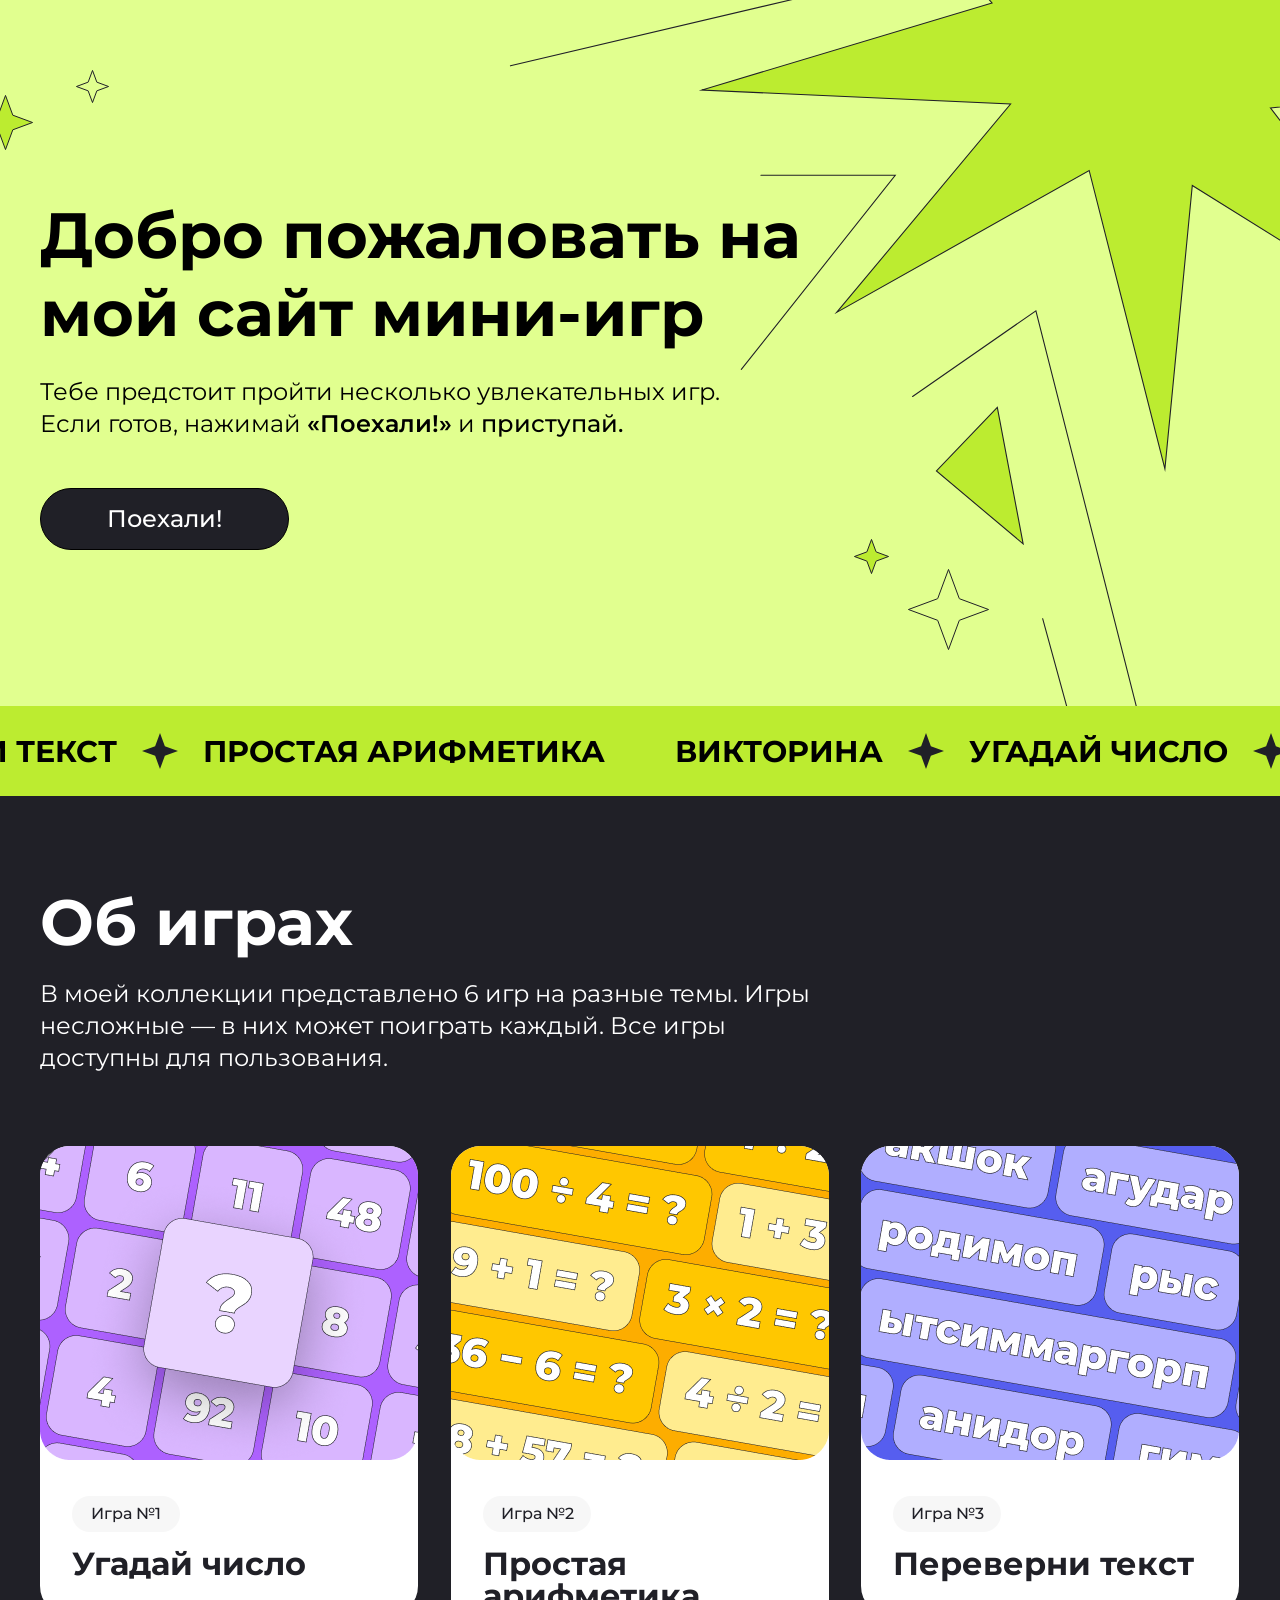
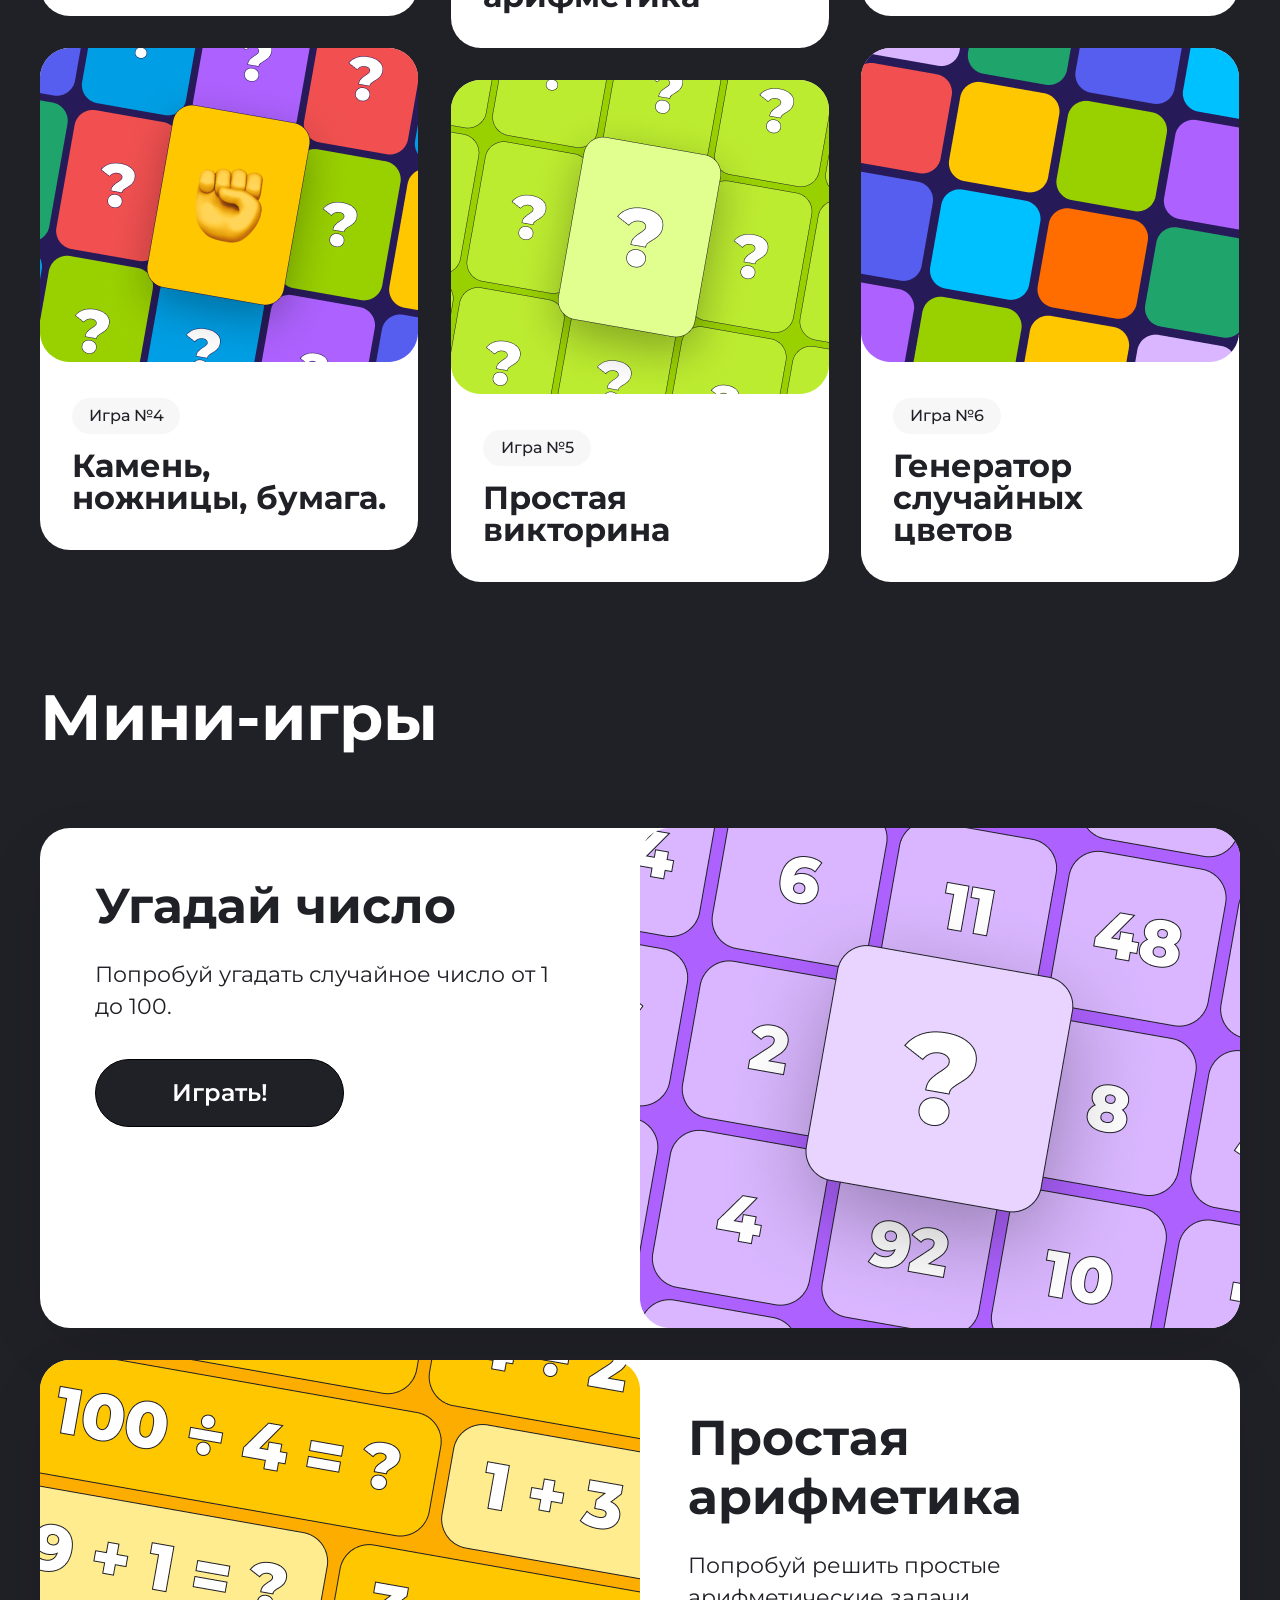
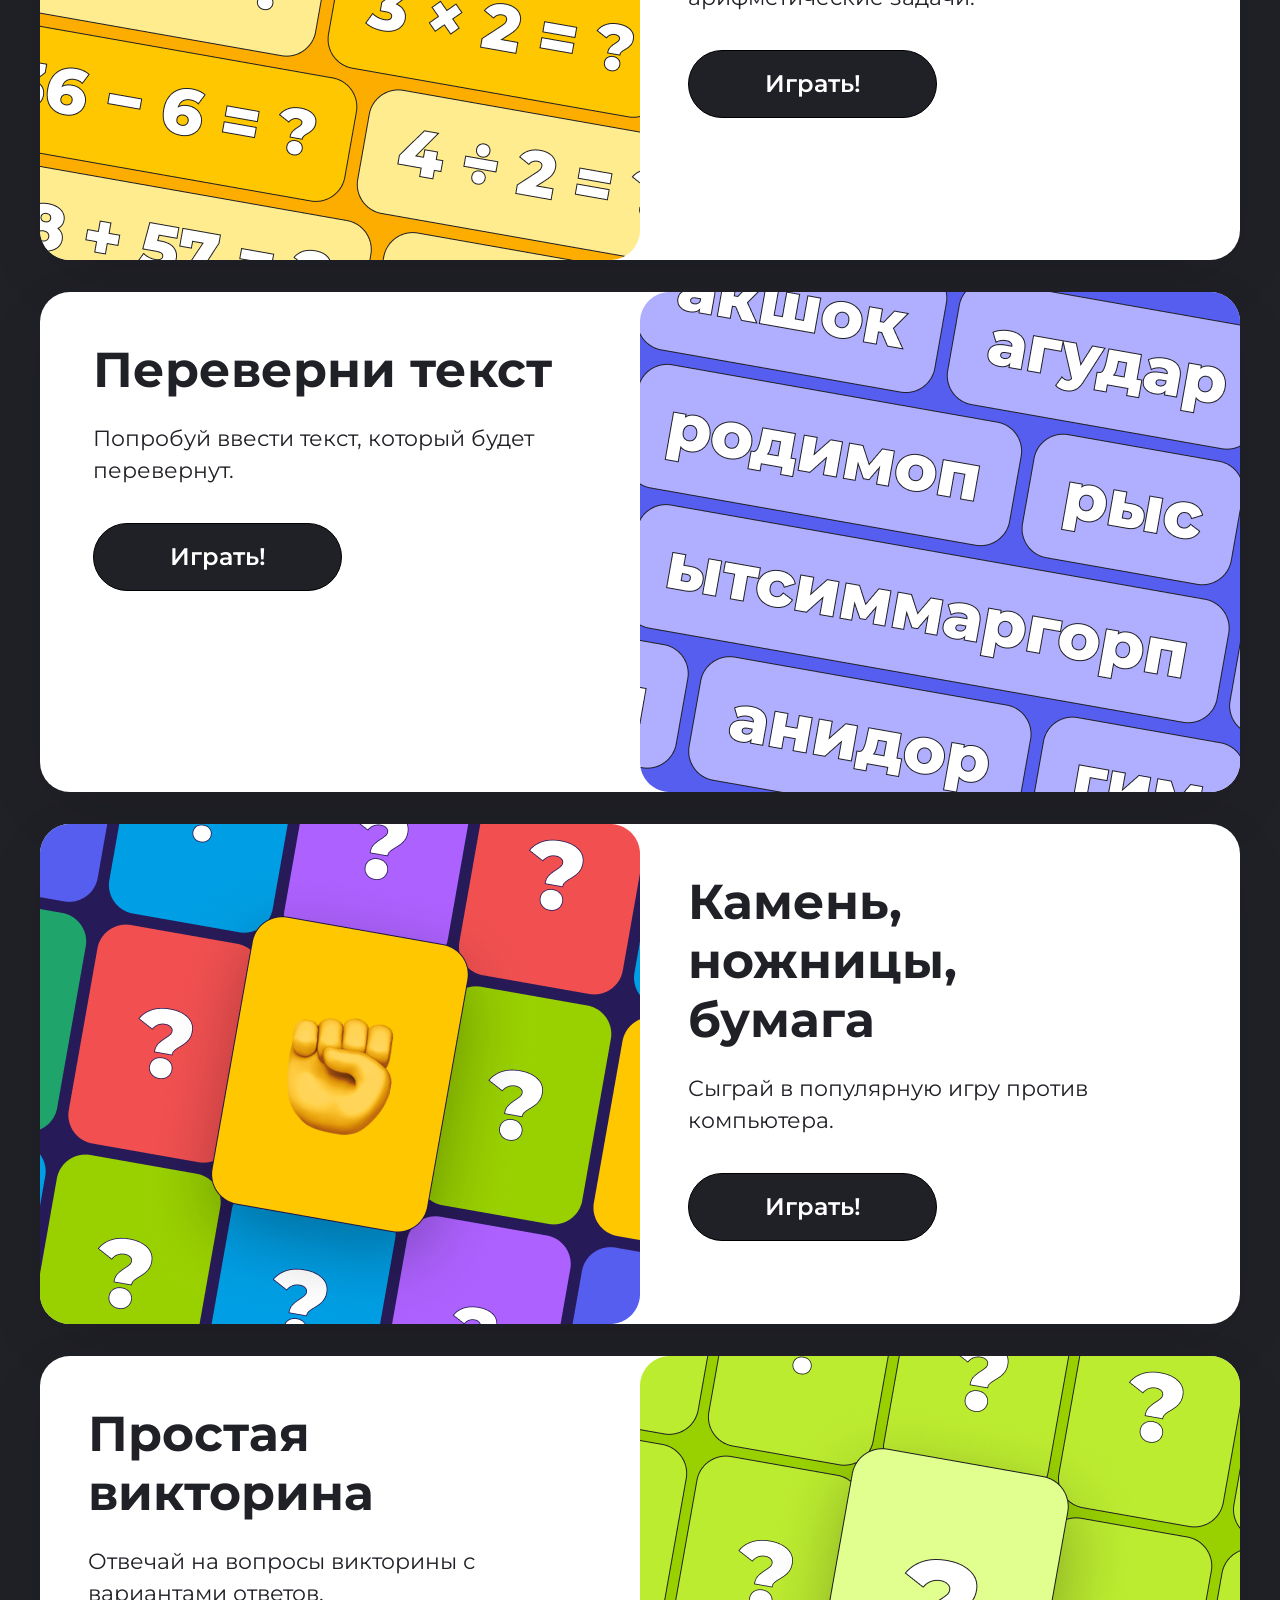
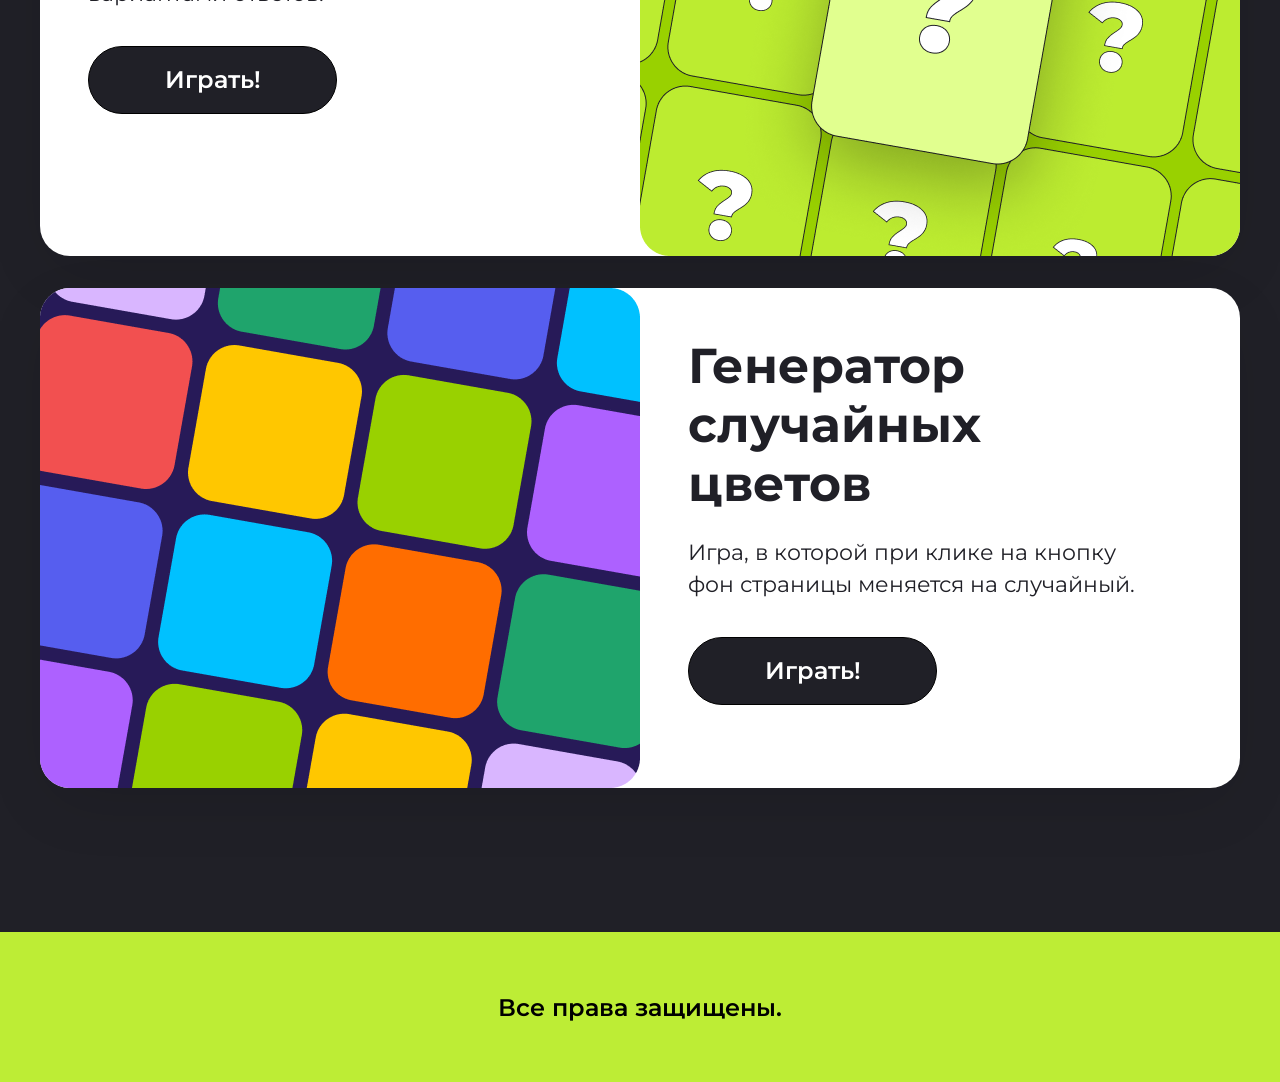
==== index.html @ 176f90bd "Внесение правок + поправки в адаптиве под планшетную версию (Не до конца)" ====
<!DOCTYPE html>
<html lang="en">

<head>
    <meta charset="UTF-8">
    <meta name="viewport" content="width=device-width, initial-scale=1.0">
    <link rel="preconnect" href="https://fonts.googleapis.com">
    <link rel="preconnect" href="https://fonts.gstatic.com" crossorigin>
    <link href="https://fonts.googleapis.com/css2?family=Montserrat:ital,wght@0,100..900;1,100..900&display=swap"
        rel="stylesheet">
    <link rel="stylesheet" href="style.css">
    <title>mini-games</title>
</head>

<body>
    <div class="top center">
        <img class="top__images-group" src="images/Star group.svg" alt="star">
        <div class="top__header">
            <img class="top__images-vector" src="images/Star V.svg" alt="star">
            <img class="top__images-2" src="images/Star 2.svg" alt="star">
            <img class="top__images-3" src="images/Star 3.svg" alt="star">
            <img class="top__images-4" src="images/Star 4.svg" alt="star">
            <img class="top__images-5" src="images/Star 5.svg" alt="star">

            <div class="top__text">
                <h1 class="top__title">Добро пожаловать на мой сайт мини-игр</h1>
                <p class="top__paragraph">Тебе предстоит пройти несколько увлекательных игр. Если готов, нажимай <span
                        class="top__word-1">«Поехали!»</span>
                    и <span class="top__word-2">приступай.</span></p>
            </div>
            <div class="top__href">
                <a href="#top-games" class="top__button">
                    Поехали!
                </a>
            </div>
        </div>
    </div>
    <div class="running-line">
        <div class="running-line__wrapper">
            <div class="running-line__content">
                <p class="running-line__text">ВИКТОРИНА </p>
                <img class="running-line__img" src="images/Little-star.svg" alt="star">
                <p class="running-line__text">УГАДАЙ ЧИСЛО</p>
                <img class="running-line__img" src="images/Little-star.svg" alt="star">
                <p class="running-line__text">ПЕРЕВЕРНИ ТЕКСТ</p>
                <img class="running-line__img" src="images/Little-star.svg" alt="star">
                <p class="running-line__text">Простая арифметика</p>
            </div>
            <div class="running-line__content">
                <p class="running-line__text">ВИКТОРИНА </p>
                <img class="running-line__img" src="images/Little-star.svg" alt="star">
                <p class="running-line__text">УГАДАЙ ЧИСЛО</p>
                <img class="running-line__img" src="images/Little-star.svg" alt="star">
                <p class="running-line__text">ПЕРЕВЕРНИ ТЕКСТ</p>
                <img class="running-line__img" src="images/Little-star.svg" alt="star">
                <p class="running-line__text">Простая арифметика</p>
            </div>
        </div>
    </div>

    <div id="top-games" class="top-games center">
        <div class="top-games__info">
            <h1 class="top-games__title">Об играх</h1>
            <p class="top-games__paragraph">В моей коллекции представлено 6 игр на разные темы. Игры несложные — в них
                может
                поиграть каждый.
                Все игры доступны для пользования.</p>
        </div>
        <div class="top-games__cards">
            <div class="column">
                <div class="top-games__card-1">
                    <a class="top-games__href" href="#mg-1">
                        <img class="top-games__img" src="images/Card-1.png" alt="card">
                        <div class="card-info">
                            <p class="top-games__number">Игра №1</p>
                            <p class="top-games__name">Угадай число</p>
                        </div>
                    </a>
                </div>

                <div class="top-games__card-1">
                    <a class="top-games__href" href="#mg-4">
                        <img class="top-games__img" src="images/Card-4.png" alt="card">
                        <div class="card-info">
                            <p class="top-games__number">Игра №4</p>
                            <p class="top-games__name">Камень, ножницы, бумага.</p>
                        </div>
                    </a>
                </div>
            </div>

            <div class="column">
                <div class="top-games__card-1">
                    <a class="top-games__href" href="#mg-2">
                        <img class="top-games__img" src="images/Card-2.png" alt="card">
                        <div class="card-info">
                            <p class="top-games__number">Игра №2</p>
                            <p class="top-games__name">Простая арифметика</p>
                        </div>
                    </a>
                </div>

                <div class="top-games__card-1">
                    <a class="top-games__href" href="#mg-5">
                        <img class="top-games__img" src="images/Card-5.png" alt="card">
                        <div class="card-info">
                            <p class="top-games__number">Игра №5</p>
                            <p class="top-games__name">Простая викторина</p>
                        </div>
                    </a>
                </div>
            </div>

            <div class="column">
                <div class="top-games__card-1">
                    <a class="top-games__href" href="#mg-3">
                        <img class="top-games__img" src="images/Card-3.png" alt="card">
                        <div class="card-info">
                            <p class="top-games__number">Игра №3</p>
                            <p class="top-games__name">Переверни текст</p>
                        </div>
                    </a>
                </div>

                <div class="top-games__card-1">
                    <a class="top-games__href" href="#mg-6">
                        <img class="top-games__img" src="images/Card-6.png" alt="card">
                        <div class="card-info">
                            <p class="top-games__number">Игра №6</p>
                            <p class="top-games__name">Генератор случайных цветов</p>
                        </div>
                    </a>
                </div>
            </div>
        </div>
    </div>

    <div id="mini-games" class="mini-games center">
        <div class="mini-games__main">
            <div class="mini-games__info">
                <h1 class="mini-games__title">
                    Мини-игры
                </h1>
            </div>
            <div class="mini-games__cards-main">
                <div id="mg-1" class="mini-games__card mini-games__card-rev">
                    <a href="" class="mini-games__href">
                        <img class="mini-games__img" src="images/mg-card1.png" alt="card">
                        <div class="mini-games__card-info">
                            <h2 class="mini-games__card-title">Угадай число</h2>
                            <p class="mini-games__card-text">Попробуй угадать случайное число от 1 до 100.</p>
                            <div class="mini-games__card-button">
                                <a class="mini-games__card-href" href="guessNum.html">
                                    Играть!
                                </a>
                            </div>
                        </div>
                    </a>
                </div>

                <div class="mini-games__card">
                    <a href="" class="mini-games__href">
                        <img class="mini-games__img" src="images/mg-card2.png" alt="card">
                        <div id="mg-2" class="mini-games__card-info">
                            <h3 class="mini-games__card-title">Простая арифметика</h3>
                            <p class="mini-games__card-text">Попробуй решить простые арифметические задачи.</p>
                            <div class="mini-games__card-button">
                                <a class="mini-games__card-href" href="#">
                                    Играть!
                                </a>
                            </div>
                        </div>
                    </a>
                </div>

                <div class="mini-games__card mini-games__card-rev">
                    <a href="" class="mini-games__href">
                        <img class="mini-games__img" src="images/mg-card3.png" alt="card">
                        <div id="mg-3" class="mini-games__card-info">
                            <h2 class="mini-games__card-title">Переверни текст</h2>
                            <p class="mini-games__card-text">Попробуй ввести текст, который будет перевернут.</p>
                            <div class="mini-games__card-button">
                                <a class="mini-games__card-href" href="#">
                                    Играть!
                                </a>
                            </div>
                        </div>
                    </a>
                </div>

                <div class="mini-games__card">
                    <a href="" class="mini-games__href">
                        <img class="mini-games__img" src="images/mg-card4.png" alt="card">
                        <div id="mg-4" class="mini-games__card-info">
                            <h2 class="mini-games__card-title">Камень, ножницы, бумага</h2>
                            <p class="mini-games__card-text">Сыграй в популярную игру против компьютера.</p>
                            <div class="mini-games__card-button">
                                <a class="mini-games__card-href" href="#">
                                    Играть!
                                </a>
                            </div>
                        </div>
                    </a>
                </div>

                <div class="mini-games__card mini-games__card-rev">
                    <a href="" class="mini-games__href">
                        <img class="mini-games__img" src="images/mg-card5.png" alt="card">
                        <div id="mg-5" class="mini-games__card-info">
                            <h2 class="mini-games__card-title">Простая викторина</h2>
                            <p class="mini-games__card-text">Отвечай на вопросы викторины с вариантами ответов.</p>
                            <div class="mini-games__card-button">
                                <a class="mini-games__card-href" href="#">
                                    Играть!
                                </a>
                            </div>
                        </div>
                    </a>
                </div>

                <div class="mini-games__card">
                    <a href="" class="mini-games__href">
                        <img class="mini-games__img" src="images/mg-card6.png" alt="card">
                        <div id="mg-6" class="mini-games__card-info">
                            <h2 class="mini-games__card-title">Генератор случайных цветов</h2>
                            <p class="mini-games__card-text">Игра, в которой при клике на кнопку фон страницы меняется
                                на
                                случайный.</p>
                            <div class="mini-games__card-button">
                                <a class="mini-games__card-href" href="#">
                                    Играть!
                                </a>
                            </div>
                        </div>
                    </a>
                </div>
            </div>
        </div>
    </div>
    <footer class="footer">
        <p class="footer__par">Все права защищены.</p>
    </footer>
    <script src="hw-4.js"></script>
</body>

</html>
---- style.css ----
* {
  margin: 0;
  padding: 0;
}

html {
  scroll-behavior: smooth;
}

.center {
  padding-left: calc(50% - 600px);
  padding-right: calc(50% - 600px);
}

body {
  font-family: "montserrat", sans-serif;
}

.top {
  background-color: #E1FF8F;
  position: relative;
  overflow: hidden;
}
.top__header {
  padding-top: 196px;
  padding-bottom: 156px;
  position: relative;
}
.top__text {
  width: 769px;
}
.top__title {
  width: 765px;
  font-weight: 700;
  font-style: bold;
  font-size: 64px;
  letter-spacing: 0px;
}
.top__paragraph {
  width: 720px;
  margin-top: 24px;
  margin-bottom: 48px;
  font-weight: 400;
  font-style: Regular;
  font-size: 24px;
  line-height: 32px;
  letter-spacing: 0px;
}
.top__word-1 {
  font-weight: 600;
  font-style: semiBold;
  font-size: 24px;
  line-height: 32px;
  letter-spacing: 0px;
}
.top__word-2 {
  font-weight: 500;
  font-style: Regular;
  font-size: 24px;
  letter-spacing: 0px;
}
.top__button {
  display: flex;
  align-items: center;
  justify-content: center;
  width: 247px;
  height: 60px;
  font-family: "Montserrat", sans-serif;
  color: #FFFFFF;
  font-weight: 500;
  font-style: SemiBold;
  font-size: 24px;
  line-height: 142%;
  letter-spacing: 0px;
  background-color: #202027;
  border-radius: 60px;
  border: 1px solid #000;
  text-decoration: none;
}
.top__button:hover {
  background-color: #FFFFFF;
  color: #202027;
}
.top__images-2 {
  position: absolute;
  left: -63px;
  top: 94px;
}
.top__images-3 {
  position: absolute;
  left: 35px;
  top: 69px;
}
.top__images-4 {
  position: absolute;
  right: 250px;
  top: 568px;
}
.top__images-5 {
  position: absolute;
  right: 350px;
  top: 538px;
}
.top__images-vector {
  position: absolute;
  display: none;
}
.top__images-group {
  position: absolute;
  top: -100px;
  right: -200px;
  width: 145vh;
  height: 865px;
  z-index: 0;
}
@keyframes scroll-left {
  0% {
    transform: translateX(90%);
  }
  100% {
    transform: translateX(-90%);
  }
}

.running-line {
  overflow: hidden;
  position: relative;
  background-color: #BCEC30;
  height: 90px;
  display: flex;
  justify-content: center;
  gap: 30px;
  border: 1px;
}
.running-line__wrapper {
  gap: 70px;
  display: flex;
  animation: scroll-left 10s linear infinite;
}
.running-line__text {
  font-family: "Montserrat", sans-serif;
  font-weight: 700;
  font-style: bold;
  font-size: 30px;
  line-height: 110%;
  text-transform: uppercase;
}
.running-line__content {
  display: flex;
  gap: 25px;
  align-items: center;
  white-space: nowrap;
}

.top-games {
  background-color: #202027;
}
.top-games__href {
  text-decoration: none;
  color: #202027;
}
.top-games__info {
  padding-top: 94px;
  width: -moz-max-content;
  width: max-content;
}
.top-games__title {
  color: white;
  font-weight: 700;
  font-style: bold;
  font-size: 64px;
  line-height: 100%;
  letter-spacing: 0px;
}
.top-games__paragraph {
  padding-top: 24px;
  color: white;
  width: 788px;
  font-weight: 400;
  font-style: Regular;
  font-size: 24px;
  line-height: 32px;
  letter-spacing: 0px;
  vertical-align: middle;
}
.top-games__cards {
  display: grid;
  grid-template-columns: repeat(3, 1fr);
  padding-top: 72px;
  gap: 32px;
  padding-bottom: 96px;
}
.top-games .column {
  display: flex;
  flex-direction: column;
  gap: 32px;
}
.top-games__card-1 {
  border-radius: 30px;
  max-width: 378px;
  height: auto;
  background-color: #FFFFFF;
  transition: transform 0.3s ease;
  will-change: transform;
  z-index: 0;
}
.top-games__card-1:hover {
  transform: scale(1.05);
  z-index: 2;
}
.top-games__number {
  display: flex;
  font-weight: 500;
  font-style: medium;
  font-size: 16px;
  line-height: 110%;
  letter-spacing: 0px;
  vertical-align: bottom;
  background-color: #f7f7f7;
  border-radius: 53px;
  width: 108px;
  height: 36px;
  justify-content: center;
  align-items: center;
}
.top-games__name {
  padding-top: 16px;
  font-weight: 700;
  font-style: bold;
  font-size: 32px;
  line-height: 100%;
  letter-spacing: 0px;
  vertical-align: middle;
}
.top-games .card-info {
  padding: 32px;
  gap: 16px;
  padding-bottom: 36px;
}

.mini-games {
  background-color: #202027;
  color: white;
  padding-bottom: 112px;
}
.mini-games__card {
  display: flex;
  flex-direction: row;
  background-color: white;
  margin-bottom: 32px;
  border-radius: 30px;
  box-shadow: 0px 20px 67px -12px rgba(0, 0, 0, 0.1294117647);
  height: 500px;
}
.mini-games__card-rev {
  display: flex;
  flex-direction: row-reverse;
  background-color: white;
  margin-bottom: 32px;
  border-radius: 30px;
  box-shadow: 0px 20px 67px -12px rgba(0, 0, 0, 0.1294117647);
  height: 500px;
}
.mini-games__title {
  font-size: 64px;
  font-weight: 700;
  font-style: bold;
  letter-spacing: 0px;
  margin-bottom: 72px;
}
.mini-games__href {
  text-decoration: none;
}
.mini-games__card-href:hover {
  background-color: white;
  color: #000;
}
.mini-games__img {
  width: 600px;
  max-height: 500px;
  height: 100%;
}
.mini-games__card-info {
  display: flex;
  flex-direction: column;
  max-width: 505px;
  padding-top: 48px;
  padding-left: 48px;
  padding-right: 88px;
  gap: 36px;
}
.mini-games__card-title {
  font-weight: 700;
  font-style: bold;
  font-size: 49px;
  letter-spacing: 0;
  color: #202027;
}
.mini-games__card-text {
  padding-top: 24px;
  max-width: 457px;
  width: 100%;
  font-weight: 400;
  font-size: 22px;
  line-height: 32px;
  letter-spacing: 0px;
  color: #202027;
}
.mini-games__card-href {
  display: flex;
  justify-content: center;
  align-items: center;
  width: 247px;
  height: 66px;
  border-radius: 60px;
  color: white;
  background-color: #202027;
  border-radius: 60px;
  border: 1px solid #000;
  text-decoration: none;
  font-weight: 600;
  font-style: SemiBold;
  font-size: 24px;
  line-height: 142%;
  letter-spacing: 0%;
}

.footer {
  display: flex;
  background-color: #BDED35;
  height: 150px;
  align-items: center;
  justify-content: center;
}
.footer__par {
  font-weight: 600;
  font-size: 24px;
  letter-spacing: 0%;
}

@media (min-width: 768px) and (max-width: 1024px) {
  .center {
    padding-left: 16px;
    padding-right: 16px;
  }
  .column {
    max-width: 378px;
    width: 100%;
  }
  .top-games__cards {
    display: grid;
    grid-template-columns: repeat(2, 3fr);
  }
  .top-games__card-1 {
    max-width: 378px;
  }
  .mini-games__cards-main {
    gap: 20px;
  }
  .mini-games__card {
    max-height: 510px;
    align-items: center;
  }
  .mini-games__img {
    max-width: 500px;
    height: 510px;
    width: 100%;
  }
  .mini-games__card-info {
    width: 300px;
    display: flex;
    text-align: center;
    justify-content: center;
  }
  .mini-games__card-text {
    max-width: 600px;
    width: 100%;
  }
  .mini-games__card-button {
    display: flex;
    align-items: center;
    flex-direction: column;
  }
  .mini-games__href {
    display: flex;
    flex-direction: column;
    justify-content: center;
    align-items: center;
  }
}
@media (max-width: 767px) {
  .center {
    padding-left: 16px;
    padding-right: 16px;
  }
  .top__header {
    text-align: center;
    display: flex;
    align-items: center;
    flex-direction: column;
  }
  .top__text {
    max-width: 296px;
    width: 100%;
  }
  .top__title {
    max-width: 296px;
    width: 100%;
    font-weight: 700;
    font-style: bold;
    font-size: 40px;
    letter-spacing: 0px;
    text-align: center;
  }
  .top__paragraph {
    max-width: 296px;
    width: 100%;
    font-weight: 400;
    font-size: 16px;
    letter-spacing: 0px;
    vertical-align: middle;
    text-align: center;
  }
  .top__word-1 {
    font-size: 16px;
  }
  .top__word-2 {
    font-size: 16px;
  }
  .top__button {
    text-align: center;
  }
  .top__href {
    display: flex;
    justify-content: center;
  }
  .top__images-group {
    display: none;
  }
  .top__images-vector {
    display: flex;
    right: -20px;
    top: 0px;
  }
  .top__images-5 {
    left: 273px;
    top: 680px;
    width: 18px;
    height: 18px;
  }
  .top__images-4 {
    left: 304px;
    top: 700px;
    width: 39px;
    height: 41px;
  }
  .top__images-3 {
    left: 92px;
    width: 21px;
    height: 21px;
  }
  .top__images-2 {
    left: 38px;
    width: 35px;
    height: 35px;
  }
  .running-line {
    height: 55px;
  }
  .running-line__img {
    width: 19px;
    height: 19px;
  }
  .running-line__text {
    font-weight: 700;
    font-size: 16px;
    letter-spacing: 4%;
  }
  .top-games {
    display: none;
  }
  .top-games__info {
    max-width: 767px;
    width: 100%;
  }
  .top-games__paragraph {
    max-width: 767px;
    width: 100%;
  }
  .top-games__cards {
    display: flex;
    flex-direction: column;
  }
  .top-games__card-1 {
    max-width: 378px;
    width: 100%;
  }
  .top-games__img {
    max-width: 378px;
    width: 100%;
  }
  .mini-games {
    padding-bottom: 5px;
  }
  .mini-games__cards-main {
    grid-template-columns: 1fr;
  }
  .mini-games__title {
    margin: 0px;
    padding-bottom: 48px;
  }
  .mini-games__title {
    padding-top: 48px;
    font-size: 40px;
    font-weight: 700;
    font-style: bold;
    letter-spacing: 0px;
  }
  .mini-games__card-rev {
    display: flex;
    flex-direction: column;
    max-height: 606px;
    height: 100%;
  }
  .mini-games__card {
    display: flex;
    flex-direction: column;
    max-height: 606px;
    height: 100%;
  }
  .mini-games__img {
    max-width: 100%;
    width: 100%;
    height: 284px;
  }
  .mini-games__card-info {
    padding: 0px;
    margin: 0px;
    margin-left: 40px;
    margin-right: 40px;
    margin-top: 32px;
    margin-bottom: 32px;
    text-align: center;
    display: flex;
    flex-direction: column;
    align-items: center;
  }
  .mini-games__card-title {
    font-size: 32px;
    font-weight: 700;
    line-height: 100%;
    letter-spacing: 0px;
  }
  .mini-games__card-text {
    font-weight: 400;
    font-size: 16px;
    line-height: 100%;
    letter-spacing: 0px;
    vertical-align: middle;
  }
  .mini-games__card-href {
    height: 45px;
    font-weight: 600;
    font-size: 16px;
    letter-spacing: 0%;
  }
  .footer {
    height: 100px;
  }
  .footer__par {
    font-weight: 600;
    font-size: 16px;
  }
}/*# sourceMappingURL=style.css.map */
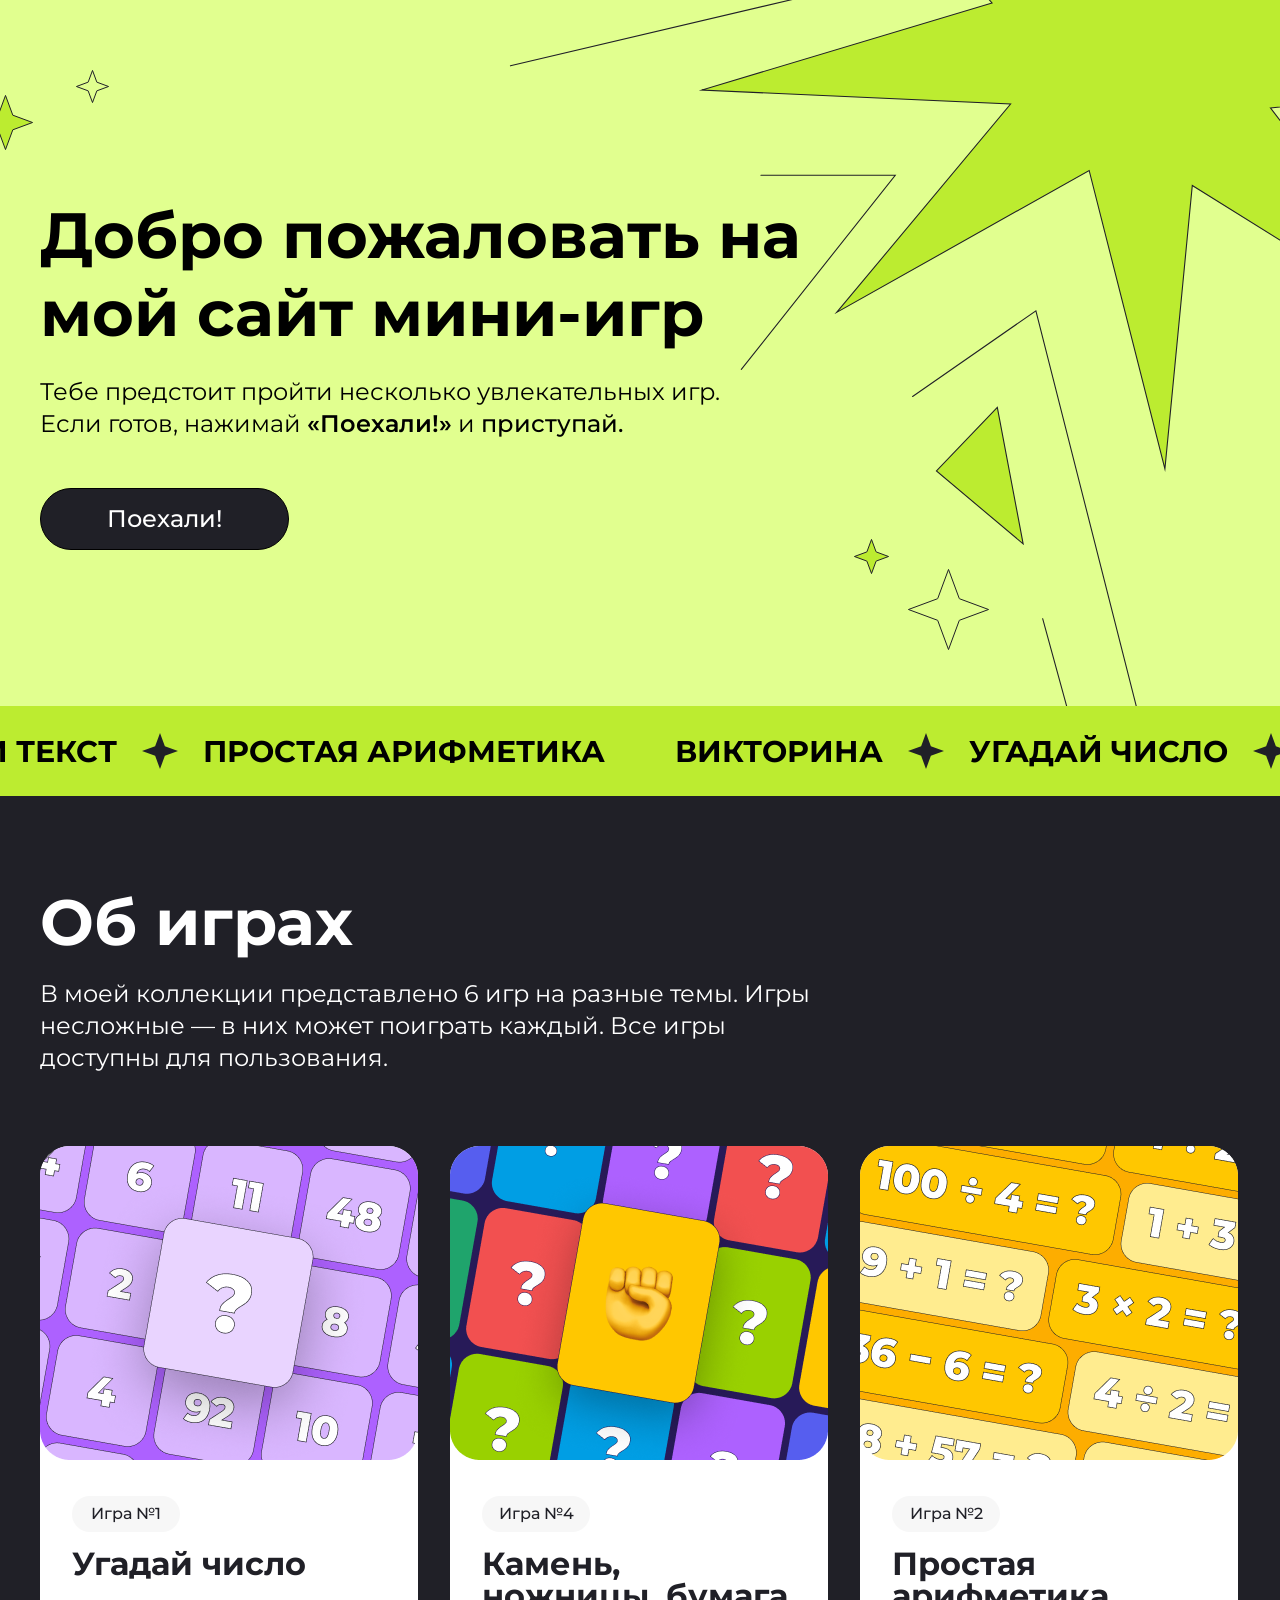
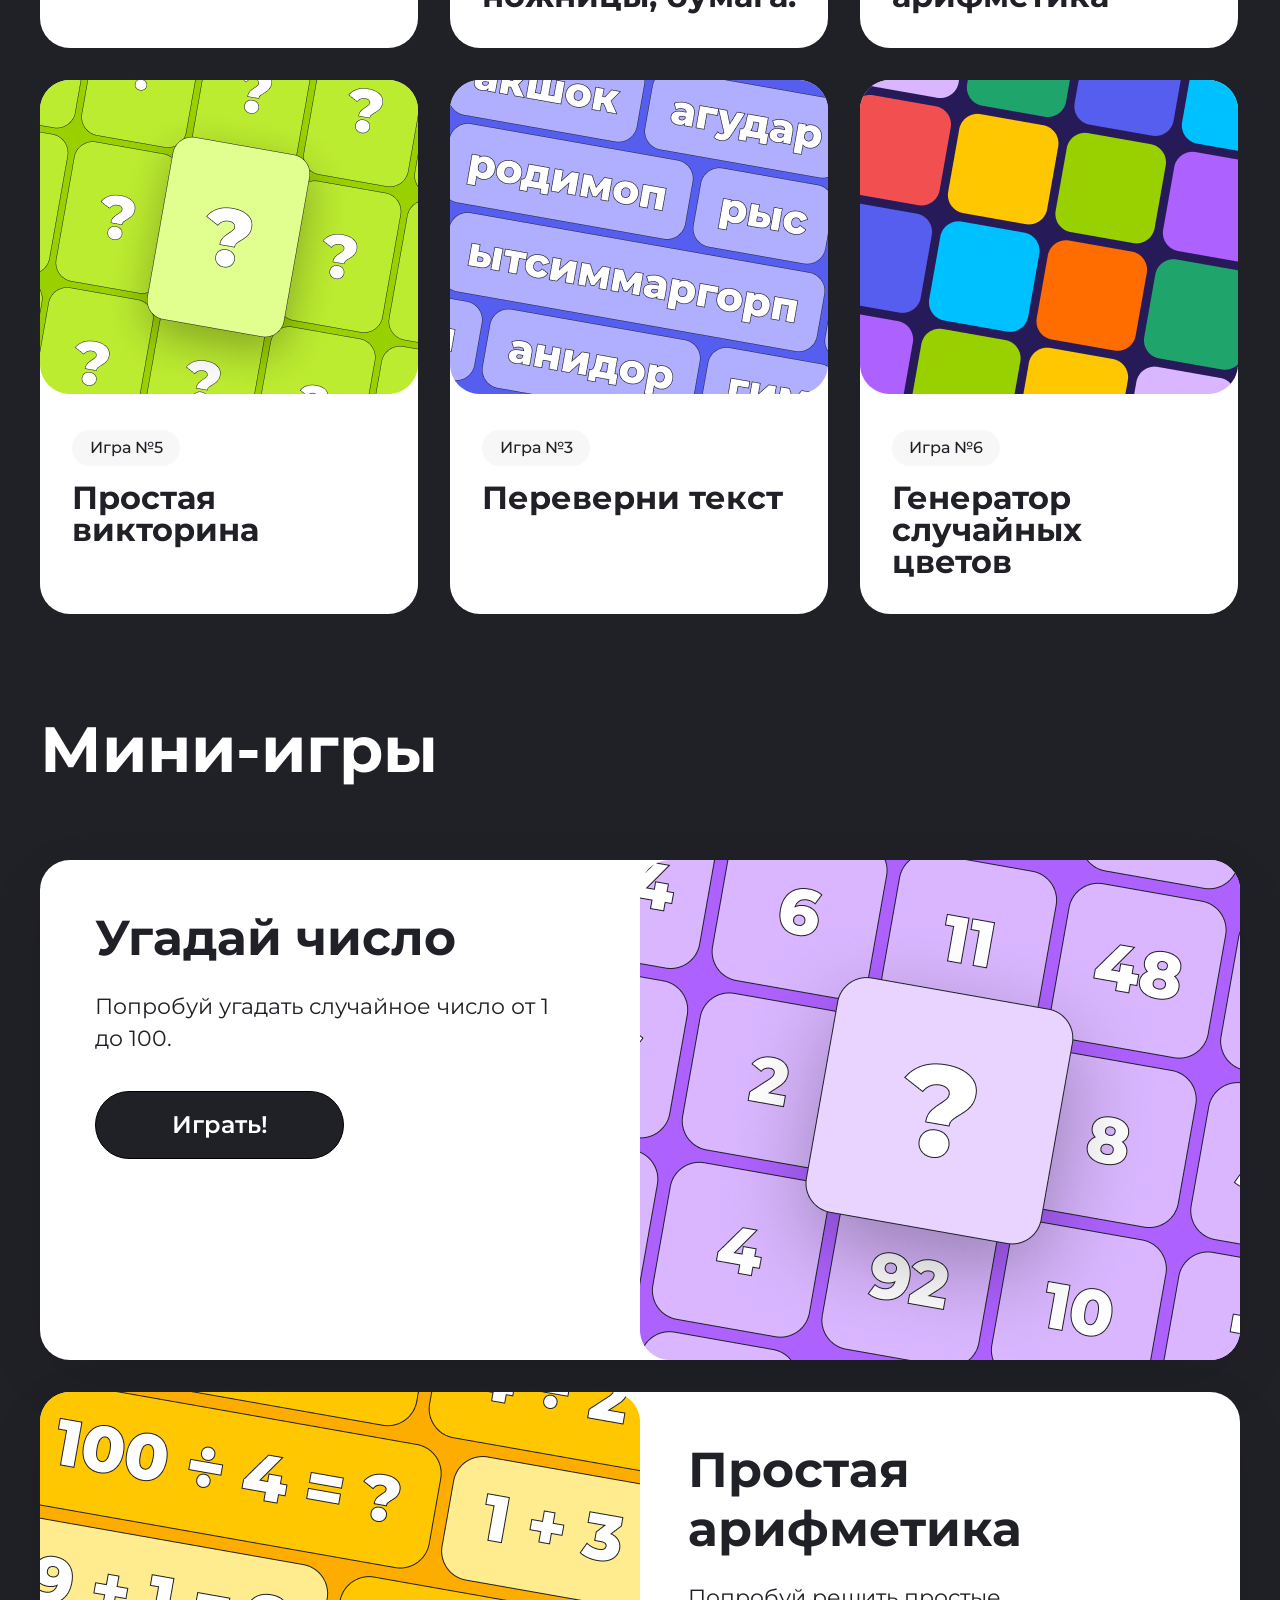
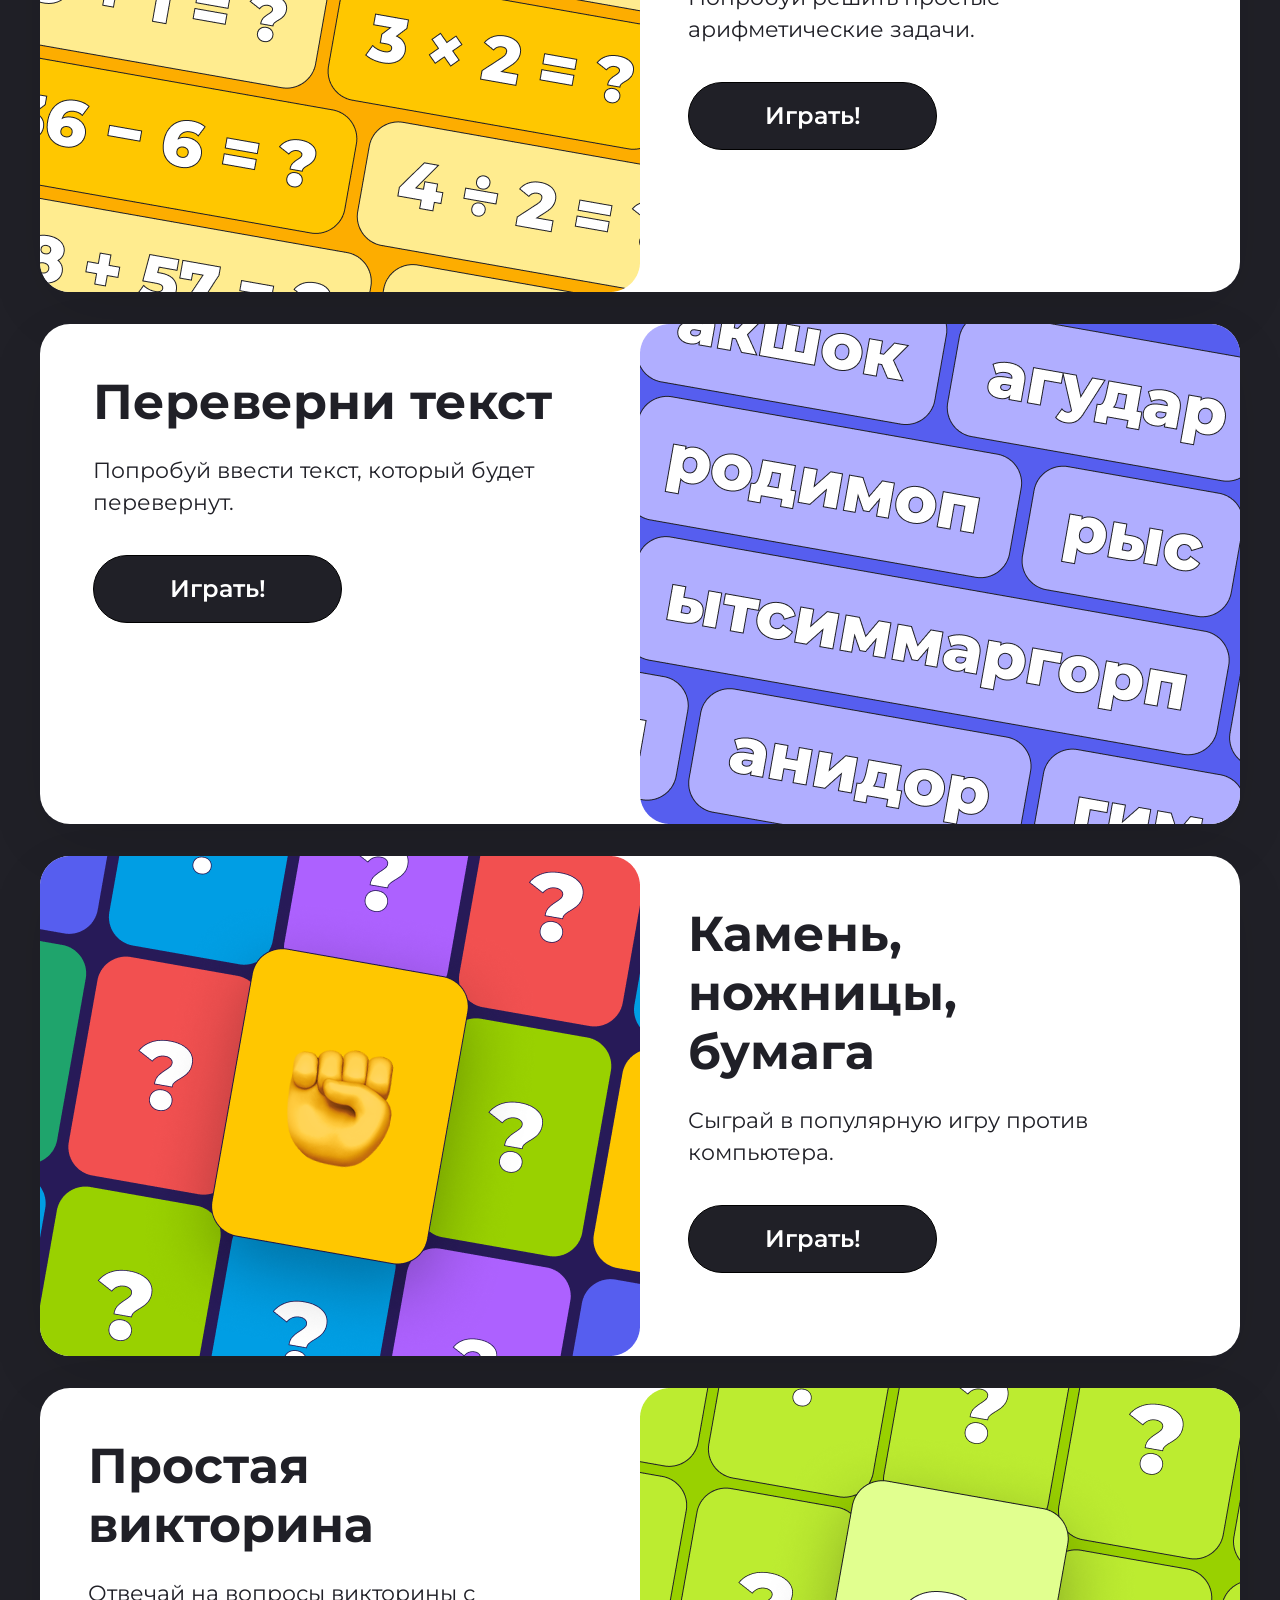
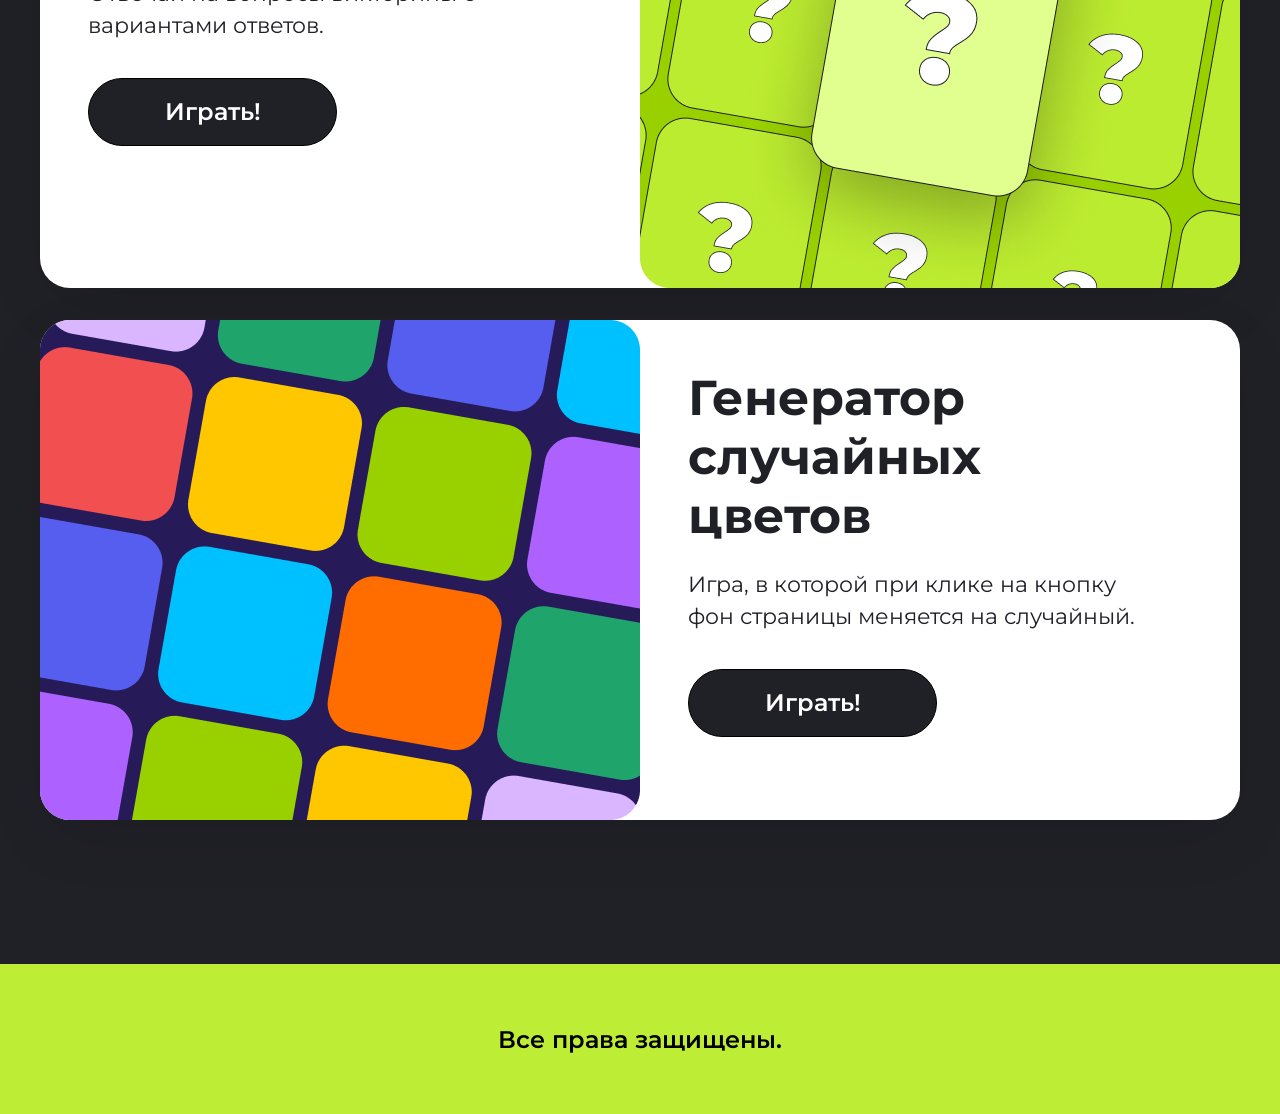
==== commit ef1d3c0d: "Pravki" ====
--- a/index.html
+++ b/index.html
@@ -68,7 +68,7 @@
                 Все игры доступны для пользования.</p>
         </div>
         <div class="top-games__cards">
-            <div class="column">
+            
                 <div class="top-games__card-1">
                     <a class="top-games__href" href="#mg-1">
                         <img class="top-games__img" src="images/Card-1.png" alt="card">
@@ -88,9 +88,9 @@
                         </div>
                     </a>
                 </div>
-            </div>
-
-            <div class="column">
+            
+
+            
                 <div class="top-games__card-1">
                     <a class="top-games__href" href="#mg-2">
                         <img class="top-games__img" src="images/Card-2.png" alt="card">
@@ -110,9 +110,9 @@
                         </div>
                     </a>
                 </div>
-            </div>
-
-            <div class="column">
+            
+
+            
                 <div class="top-games__card-1">
                     <a class="top-games__href" href="#mg-3">
                         <img class="top-games__img" src="images/Card-3.png" alt="card">
@@ -132,7 +132,7 @@
                         </div>
                     </a>
                 </div>
-            </div>
+            
         </div>
     </div>
 
--- a/style.css
+++ b/style.css
@@ -184,8 +184,8 @@
   vertical-align: middle;
 }
 .top-games__cards {
-  display: grid;
-  grid-template-columns: repeat(3, 1fr);
+  display: flex;
+  flex-wrap: wrap;
   padding-top: 72px;
   gap: 32px;
   padding-bottom: 96px;
@@ -348,8 +348,8 @@
     width: 100%;
   }
   .top-games__cards {
-    display: grid;
-    grid-template-columns: repeat(2, 3fr);
+    display: flex;
+    justify-content: center;
   }
   .top-games__card-1 {
     max-width: 378px;
@@ -362,9 +362,11 @@
     align-items: center;
   }
   .mini-games__img {
-    max-width: 500px;
     height: 510px;
     width: 100%;
+    -o-object-fit: cover;
+       object-fit: cover;
+    border-radius: 20px;
   }
   .mini-games__card-info {
     width: 300px;
@@ -529,9 +531,10 @@
     height: 100%;
   }
   .mini-games__img {
-    max-width: 100%;
     width: 100%;
     height: 284px;
+    -o-object-fit: cover;
+       object-fit: cover;
   }
   .mini-games__card-info {
     padding: 0px;
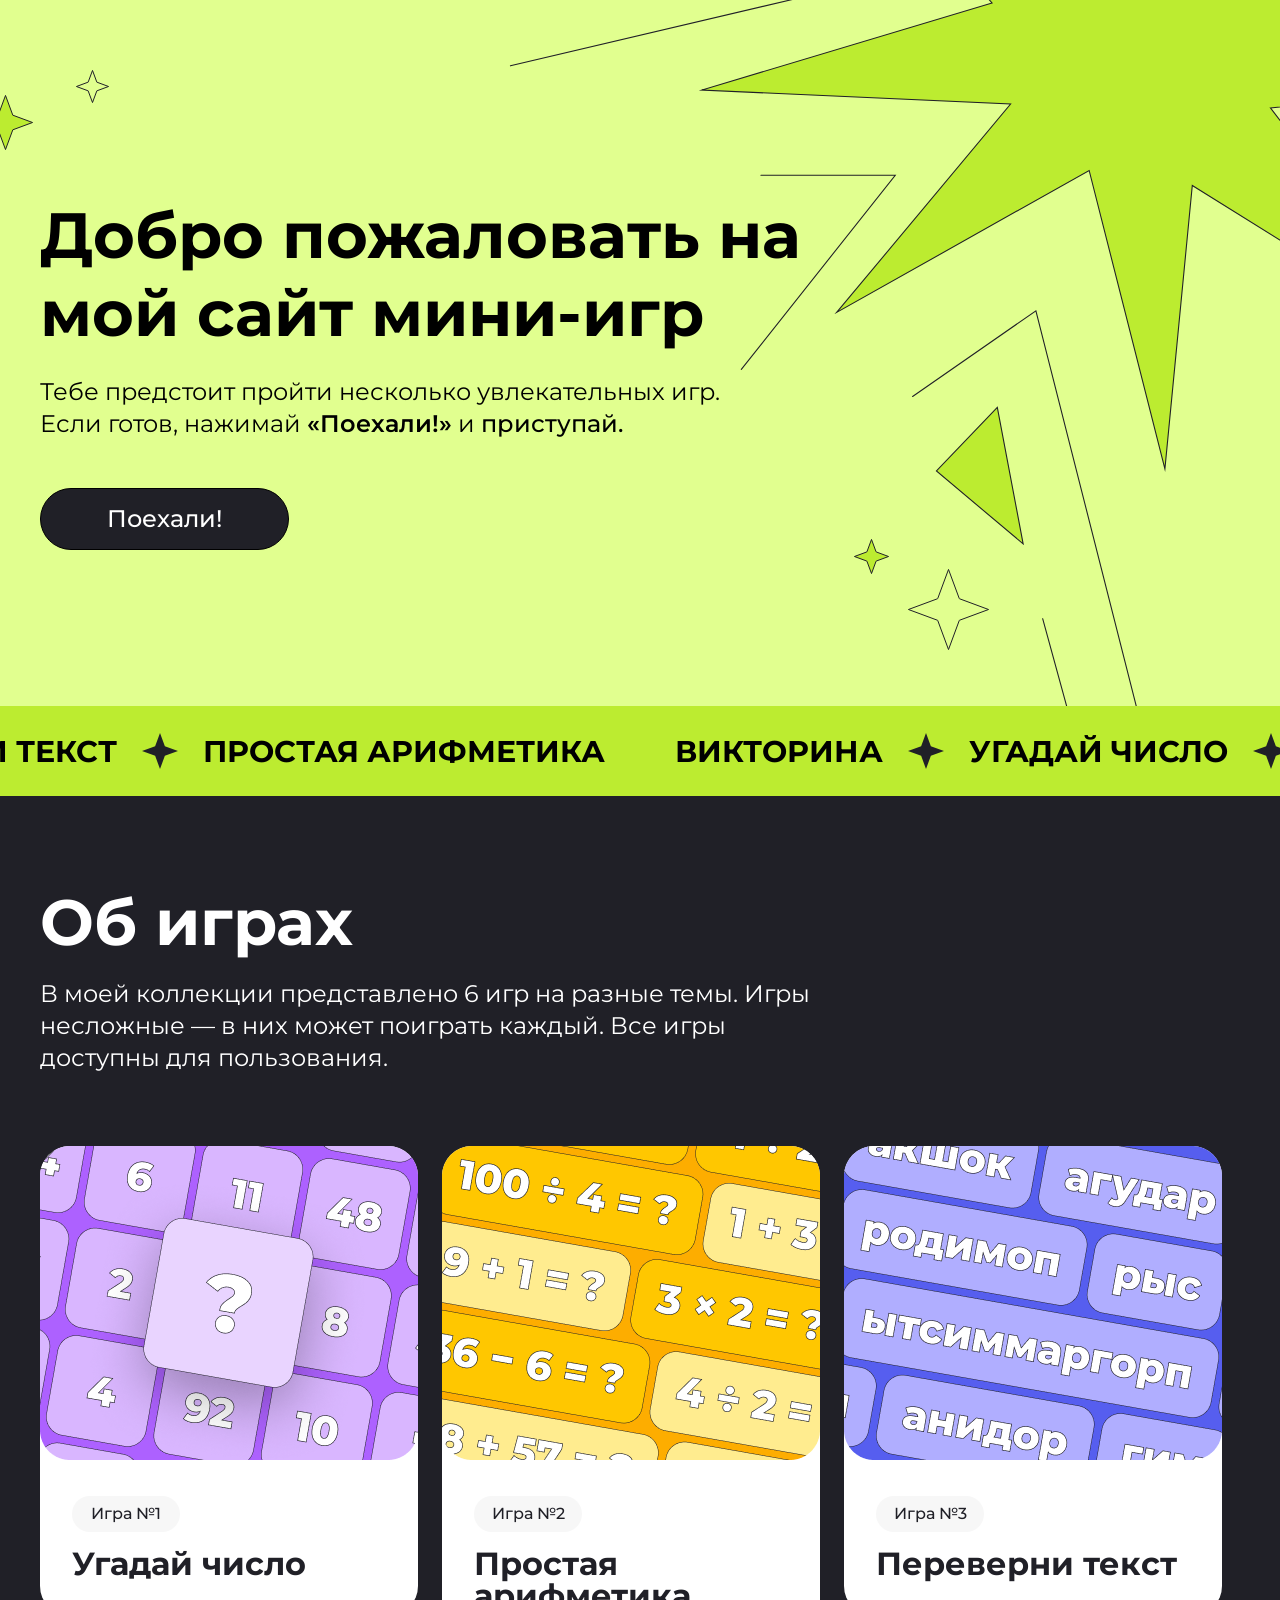
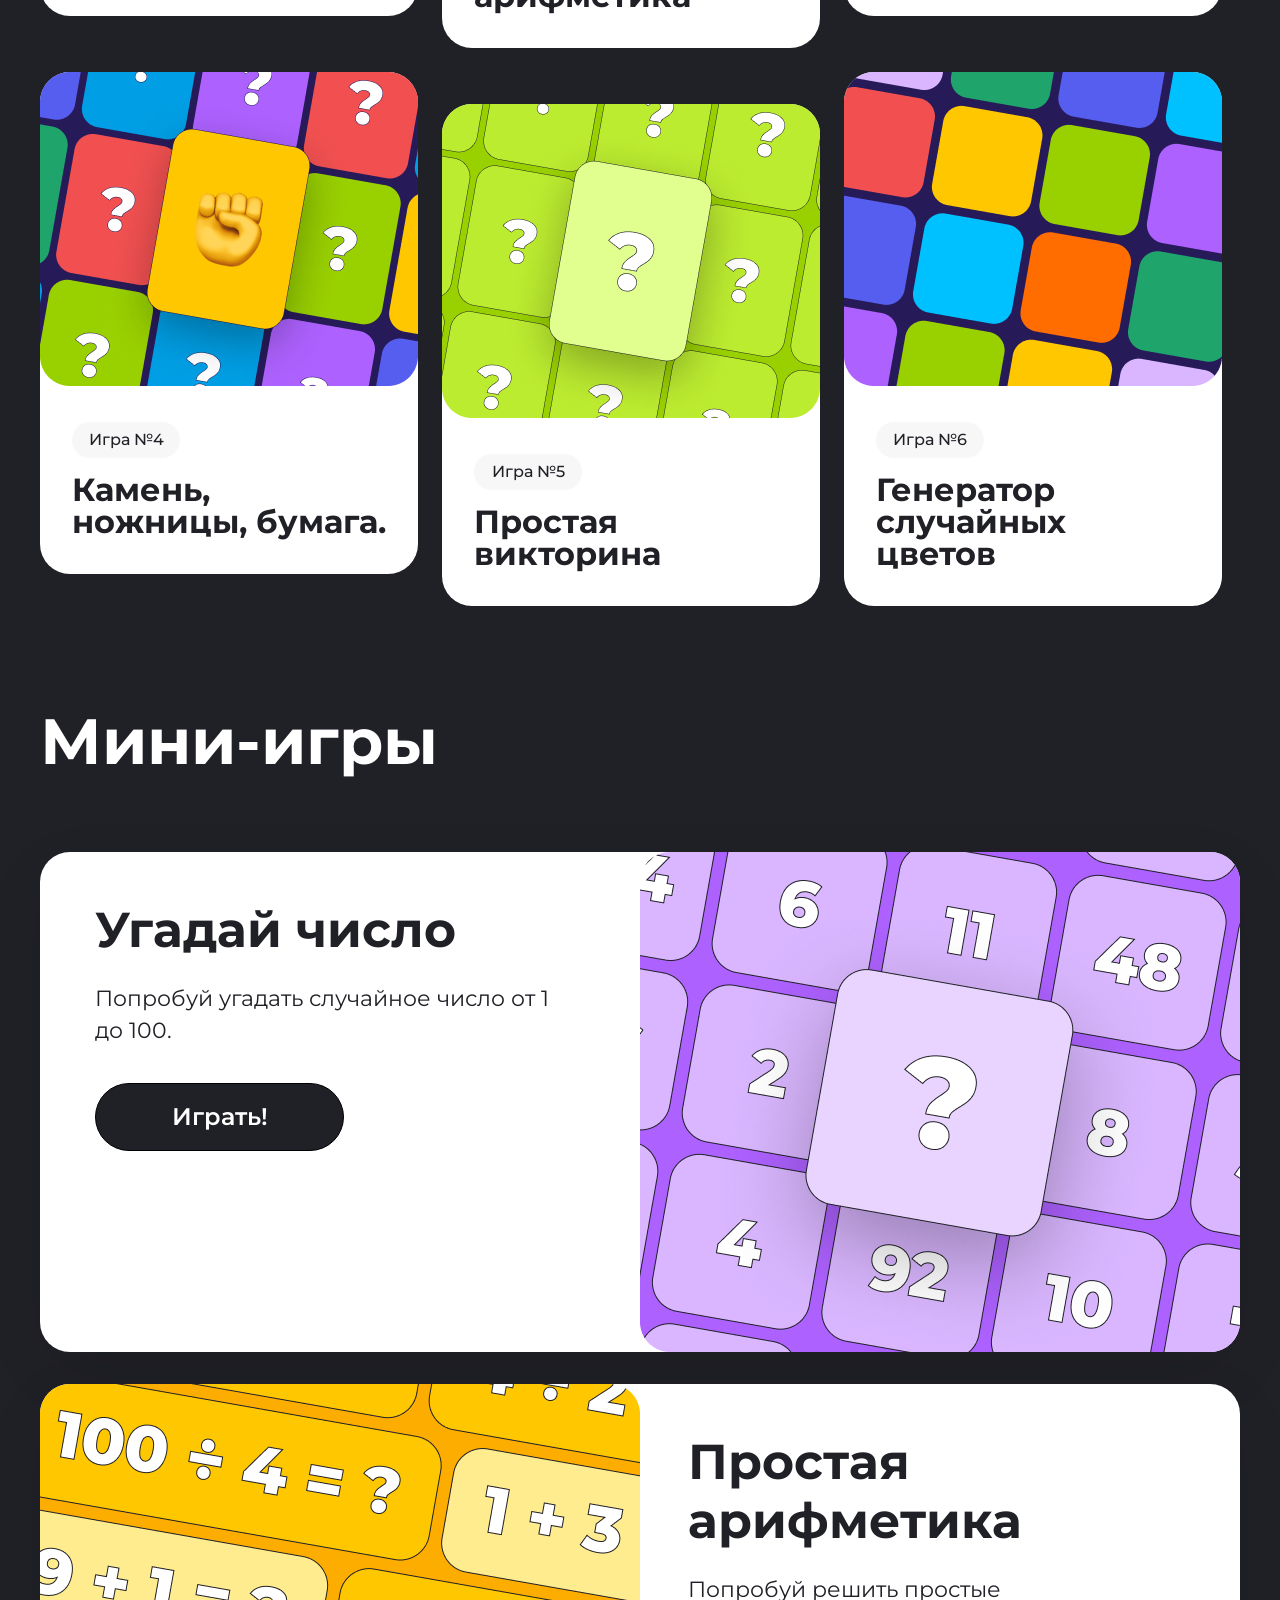
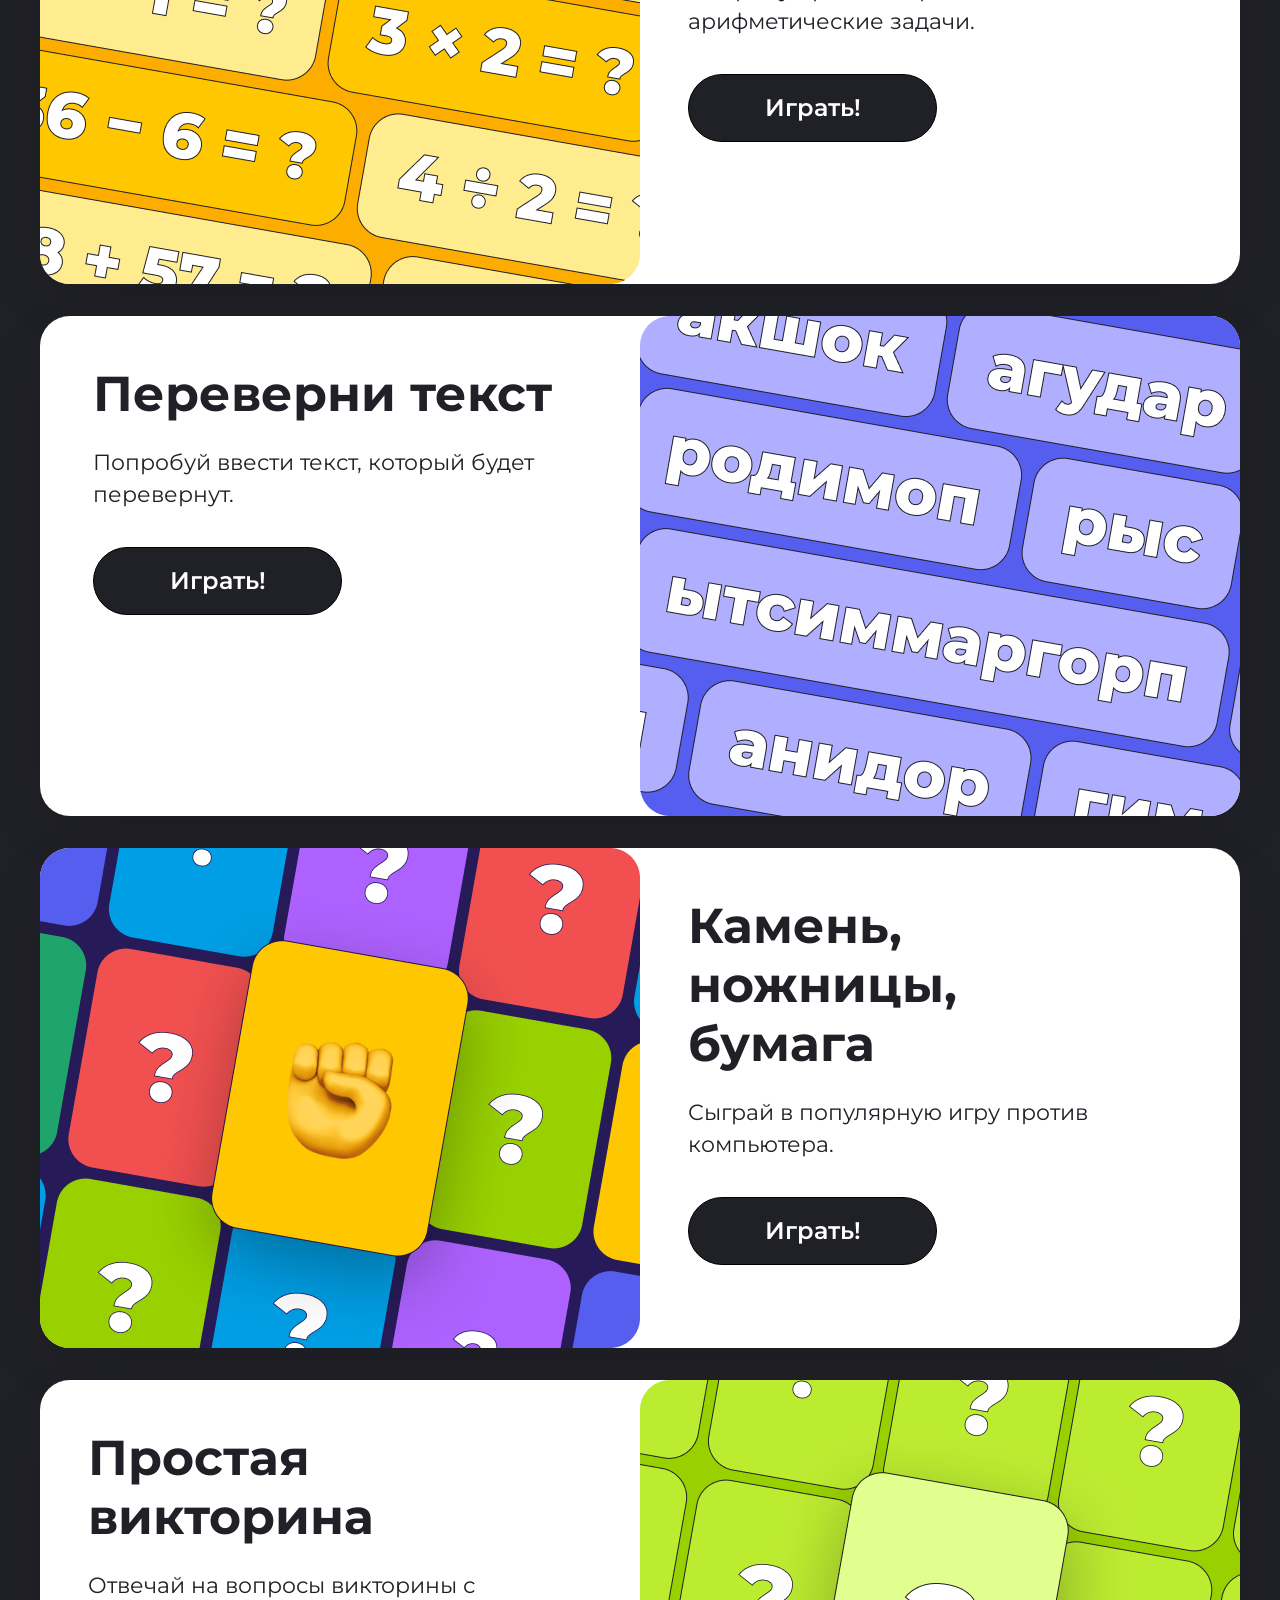
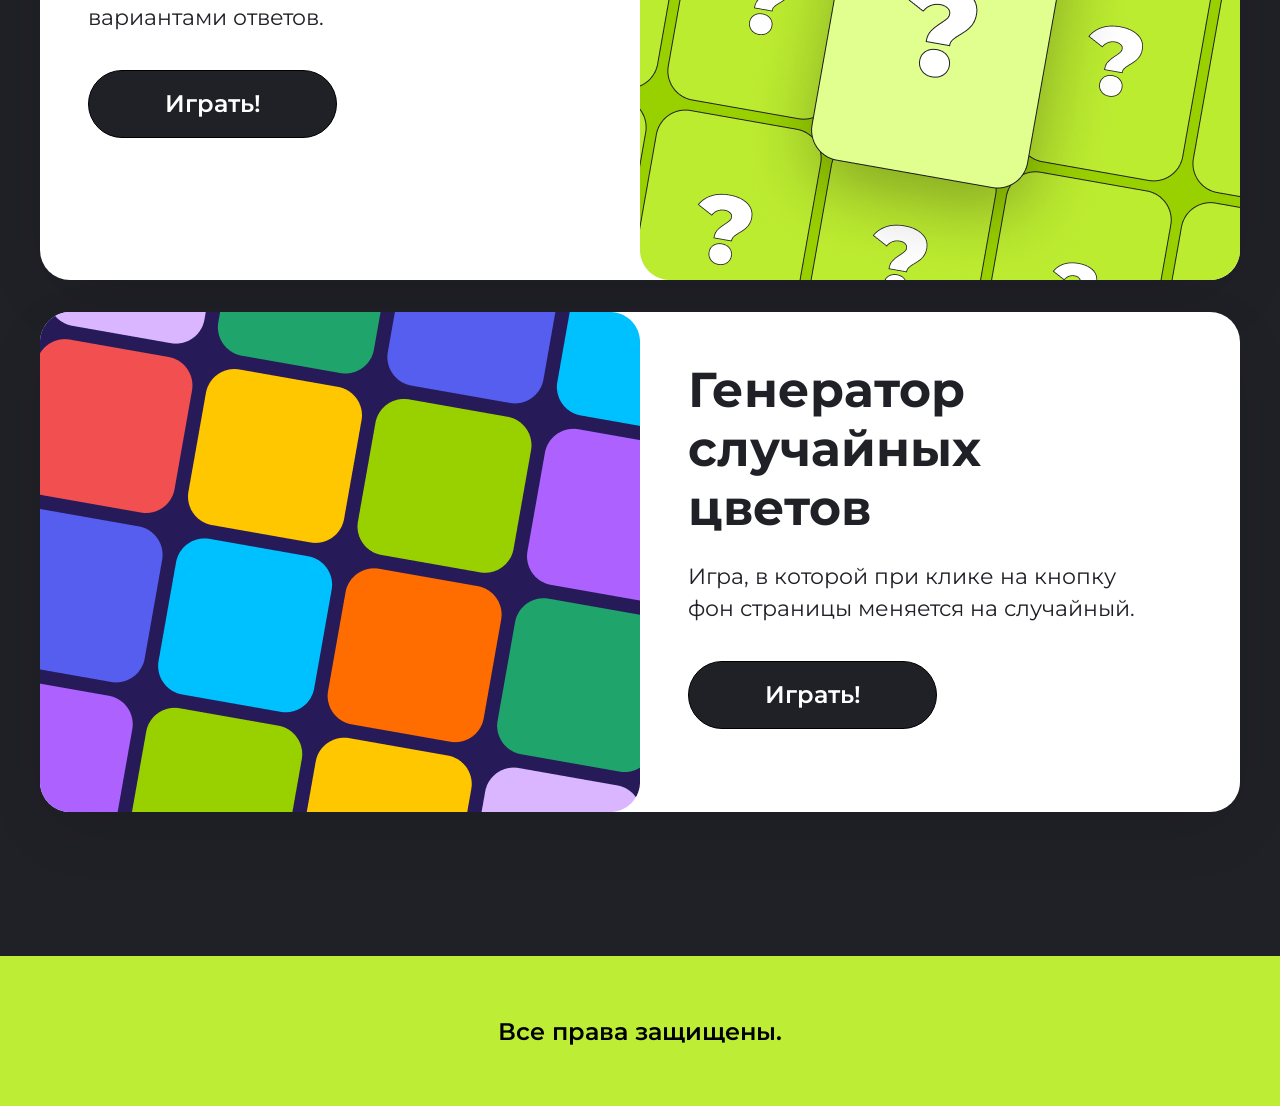
==== commit 2b6c6362: "Правки по блоку "Об играх"" ====
--- a/index.html
+++ b/index.html
@@ -68,71 +68,67 @@
                 Все игры доступны для пользования.</p>
         </div>
         <div class="top-games__cards">
-            
-                <div class="top-games__card-1">
-                    <a class="top-games__href" href="#mg-1">
-                        <img class="top-games__img" src="images/Card-1.png" alt="card">
-                        <div class="card-info">
-                            <p class="top-games__number">Игра №1</p>
-                            <p class="top-games__name">Угадай число</p>
-                        </div>
-                    </a>
-                </div>
-
-                <div class="top-games__card-1">
-                    <a class="top-games__href" href="#mg-4">
-                        <img class="top-games__img" src="images/Card-4.png" alt="card">
-                        <div class="card-info">
-                            <p class="top-games__number">Игра №4</p>
-                            <p class="top-games__name">Камень, ножницы, бумага.</p>
-                        </div>
-                    </a>
-                </div>
-            
-
-            
-                <div class="top-games__card-1">
-                    <a class="top-games__href" href="#mg-2">
-                        <img class="top-games__img" src="images/Card-2.png" alt="card">
-                        <div class="card-info">
-                            <p class="top-games__number">Игра №2</p>
-                            <p class="top-games__name">Простая арифметика</p>
-                        </div>
-                    </a>
-                </div>
-
-                <div class="top-games__card-1">
-                    <a class="top-games__href" href="#mg-5">
-                        <img class="top-games__img" src="images/Card-5.png" alt="card">
-                        <div class="card-info">
-                            <p class="top-games__number">Игра №5</p>
-                            <p class="top-games__name">Простая викторина</p>
-                        </div>
-                    </a>
-                </div>
-            
-
-            
-                <div class="top-games__card-1">
-                    <a class="top-games__href" href="#mg-3">
-                        <img class="top-games__img" src="images/Card-3.png" alt="card">
-                        <div class="card-info">
-                            <p class="top-games__number">Игра №3</p>
-                            <p class="top-games__name">Переверни текст</p>
-                        </div>
-                    </a>
-                </div>
-
-                <div class="top-games__card-1">
-                    <a class="top-games__href" href="#mg-6">
-                        <img class="top-games__img" src="images/Card-6.png" alt="card">
-                        <div class="card-info">
-                            <p class="top-games__number">Игра №6</p>
-                            <p class="top-games__name">Генератор случайных цветов</p>
-                        </div>
-                    </a>
-                </div>
-            
+
+            <div class="top-games__card-1">
+                <a class="top-games__href" href="#mg-1">
+                    <img class="top-games__img" src="images/Card-1.png" alt="card">
+                    <div class="card-info">
+                        <p class="top-games__number">Игра №1</p>
+                        <p class="top-games__name">Угадай число</p>
+                    </div>
+                </a>
+            </div>
+
+            <div class="top-games__card-1 top-games__card-1-big">
+                <a class="top-games__href" href="#mg-2">
+                    <img class="top-games__img" src="images/Card-2.png" alt="card">
+                    <div class="card-info">
+                        <p class="top-games__number">Игра №2</p>
+                        <p class="top-games__name">Простая арифметика</p>
+                    </div>
+                </a>
+            </div>
+
+            <div class="top-games__card-1">
+                <a class="top-games__href" href="#mg-3">
+                    <img class="top-games__img" src="images/Card-3.png" alt="card">
+                    <div class="card-info">
+                        <p class="top-games__number">Игра №3</p>
+                        <p class="top-games__name">Переверни текст</p>
+                    </div>
+                </a>
+            </div>
+
+            <div class="top-games__card-1">
+                <a class="top-games__href" href="#mg-4">
+                    <img class="top-games__img" src="images/Card-4.png" alt="card">
+                    <div class="card-info">
+                        <p class="top-games__number">Игра №4</p>
+                        <p class="top-games__name">Камень, ножницы, бумага.</p>
+                    </div>
+                </a>
+            </div>
+
+            <div class="top-games__card-1 top-games__card-1-min">
+                <a class="top-games__href" href="#mg-5">
+                    <img class="top-games__img" src="images/Card-5.png" alt="card">
+                    <div class="card-info">
+                        <p class="top-games__number">Игра №5</p>
+                        <p class="top-games__name">Простая викторина</p>
+                    </div>
+                </a>
+            </div>
+
+            <div class="top-games__card-1">
+                <a class="top-games__href" href="#mg-6">
+                    <img class="top-games__img" src="images/Card-6.png" alt="card">
+                    <div class="card-info">
+                        <p class="top-games__number">Игра №6</p>
+                        <p class="top-games__name">Генератор случайных цветов</p>
+                    </div>
+                </a>
+            </div>
+
         </div>
     </div>
 
@@ -166,7 +162,7 @@
                             <h3 class="mini-games__card-title">Простая арифметика</h3>
                             <p class="mini-games__card-text">Попробуй решить простые арифметические задачи.</p>
                             <div class="mini-games__card-button">
-                                <a class="mini-games__card-href" href="#">
+                                <a class="mini-games__card-href" href="arithmetic.html">
                                     Играть!
                                 </a>
                             </div>
--- a/style.css
+++ b/style.css
@@ -186,8 +186,9 @@
 .top-games__cards {
   display: flex;
   flex-wrap: wrap;
+  align-items: flex-start;
   padding-top: 72px;
-  gap: 32px;
+  gap: 24px;
   padding-bottom: 96px;
 }
 .top-games .column {
@@ -203,6 +204,9 @@
   transition: transform 0.3s ease;
   will-change: transform;
   z-index: 0;
+}
+.top-games__card-1-min {
+  margin-top: 32px;
 }
 .top-games__card-1:hover {
   transform: scale(1.05);
@@ -535,6 +539,7 @@
     height: 284px;
     -o-object-fit: cover;
        object-fit: cover;
+    border-radius: 25px;
   }
   .mini-games__card-info {
     padding: 0px;
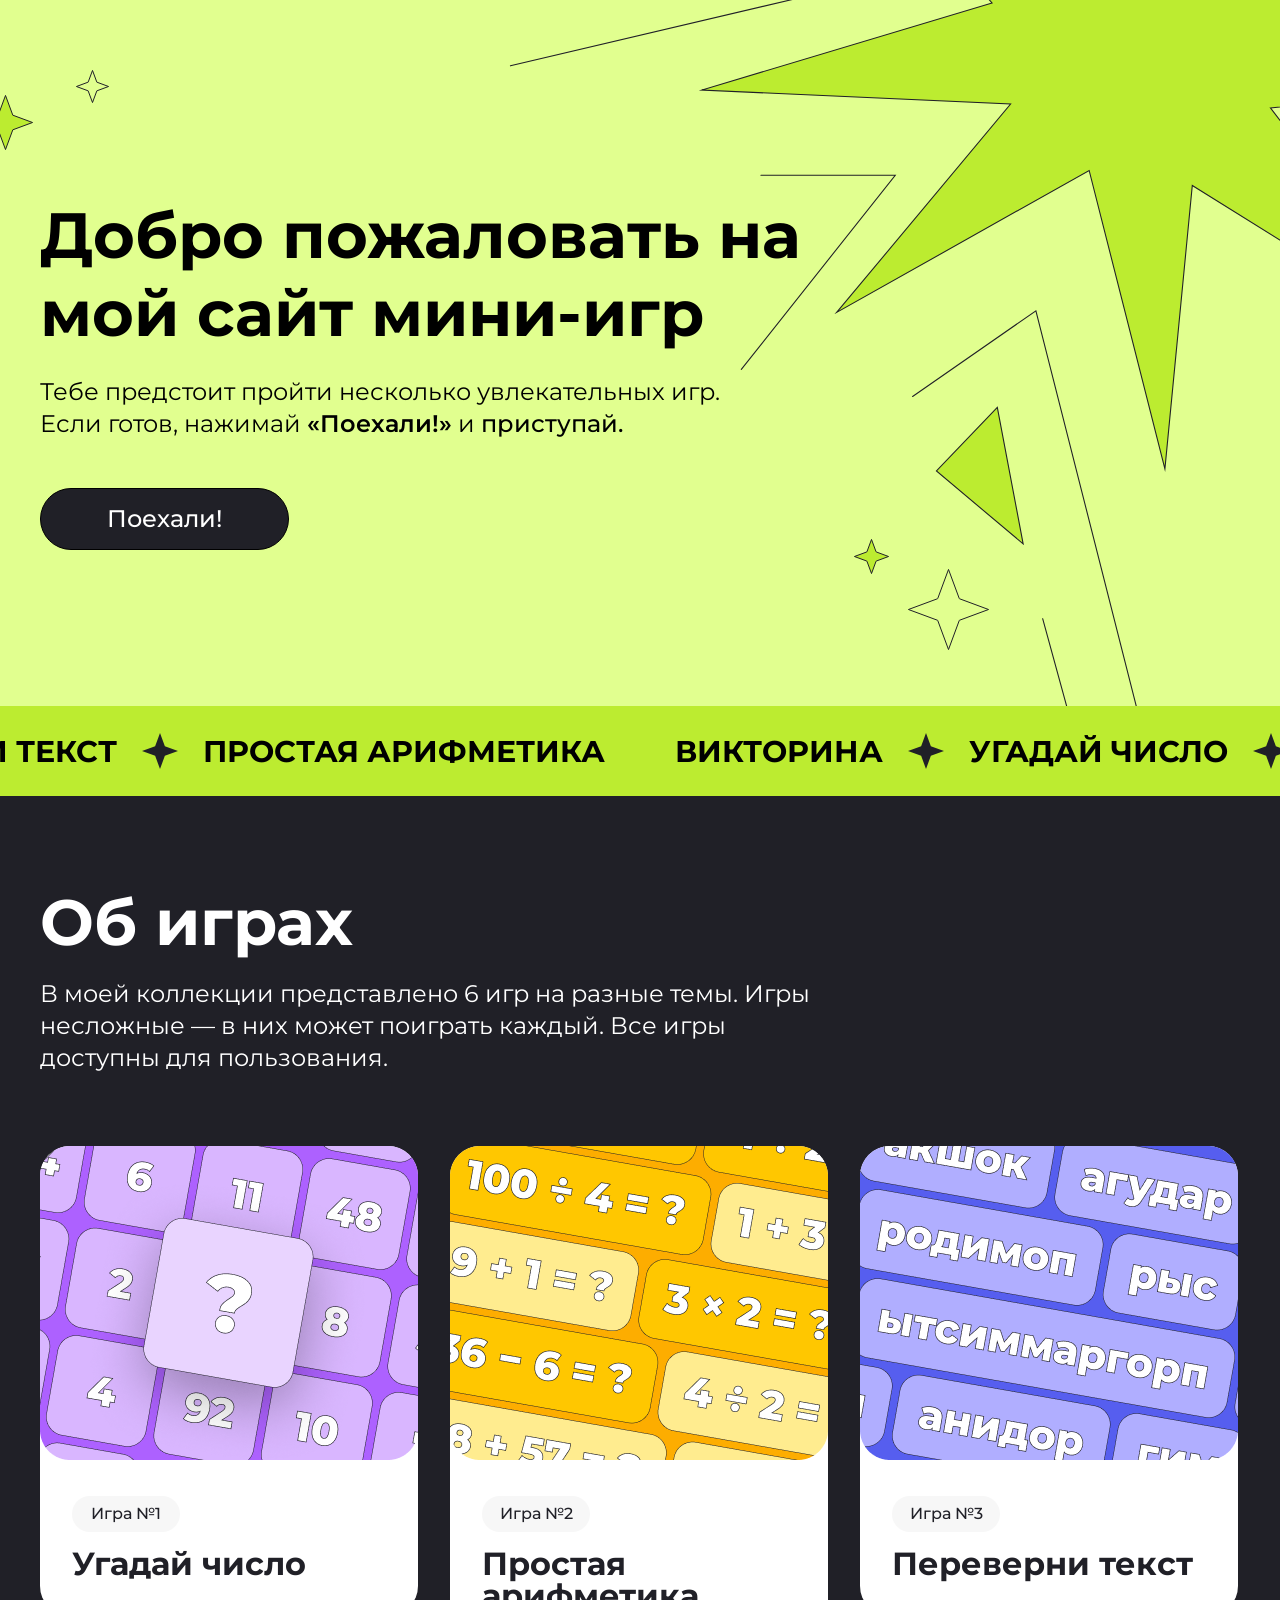
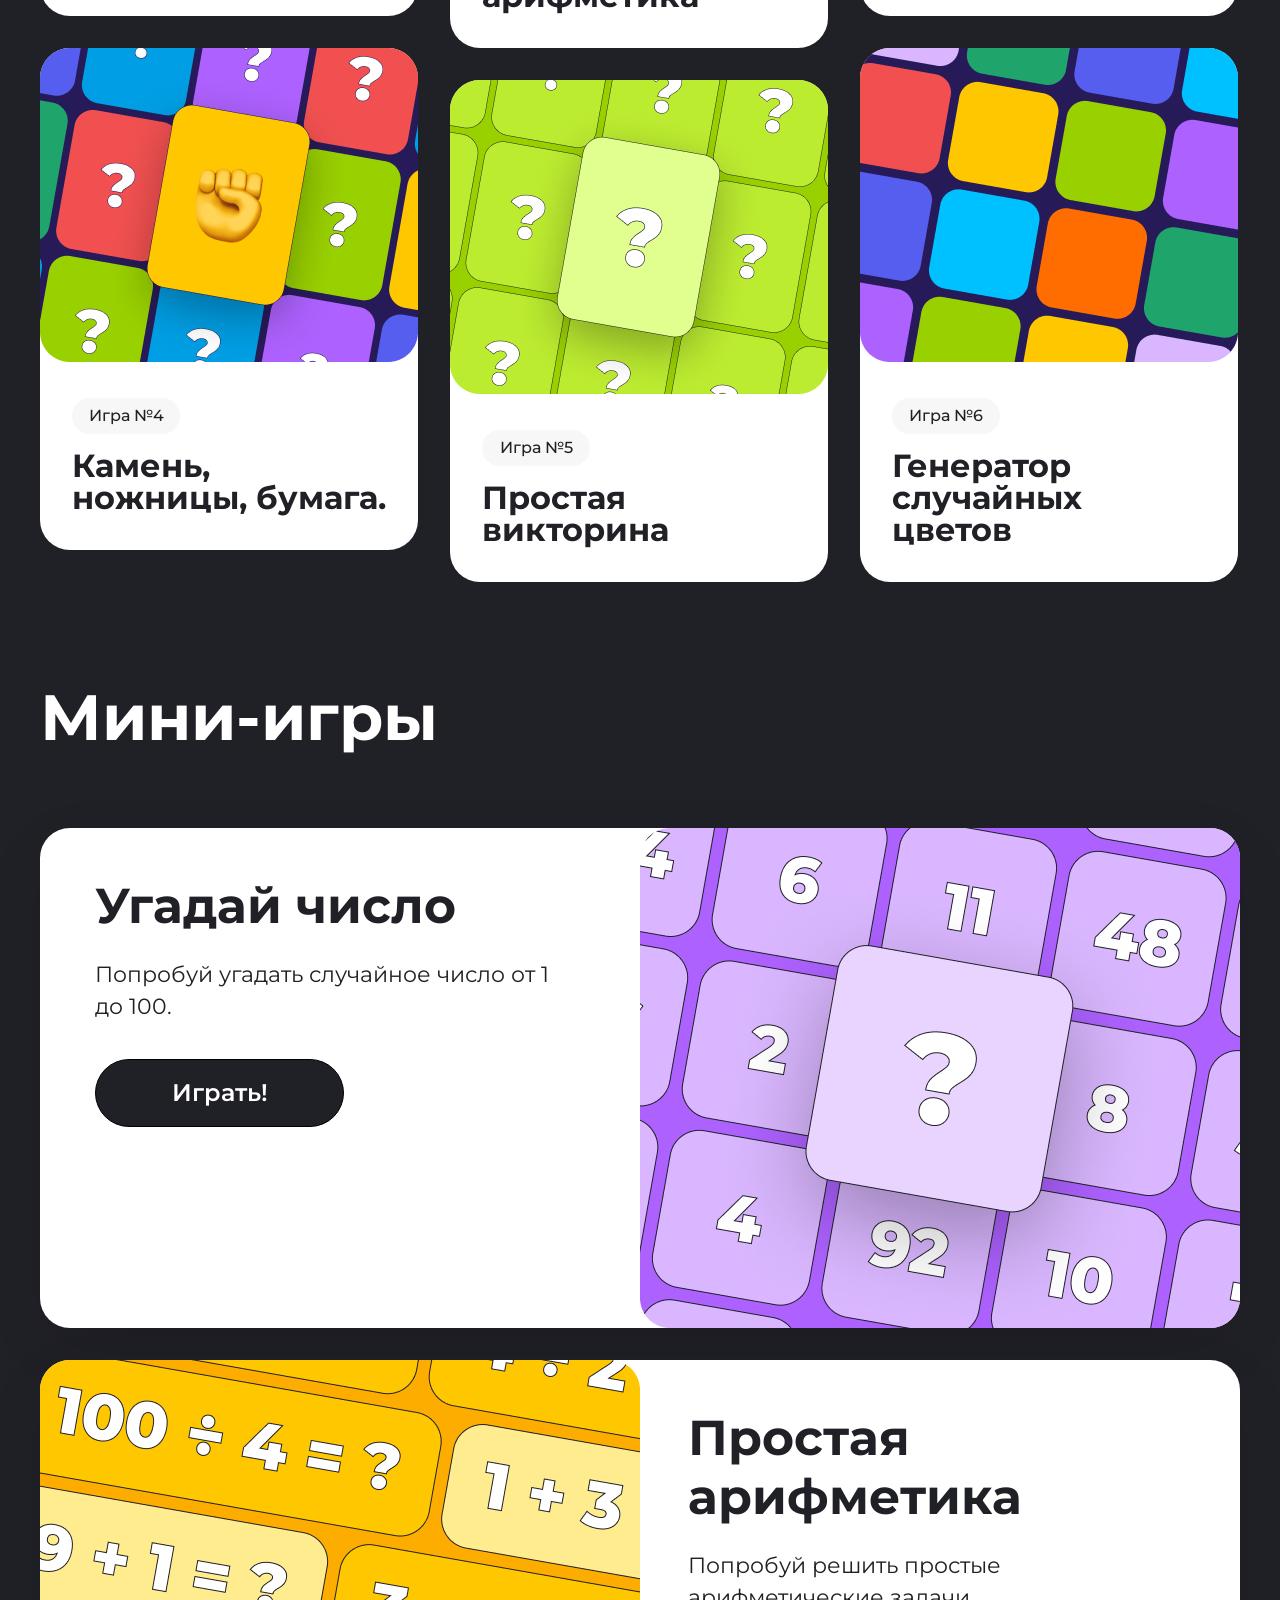
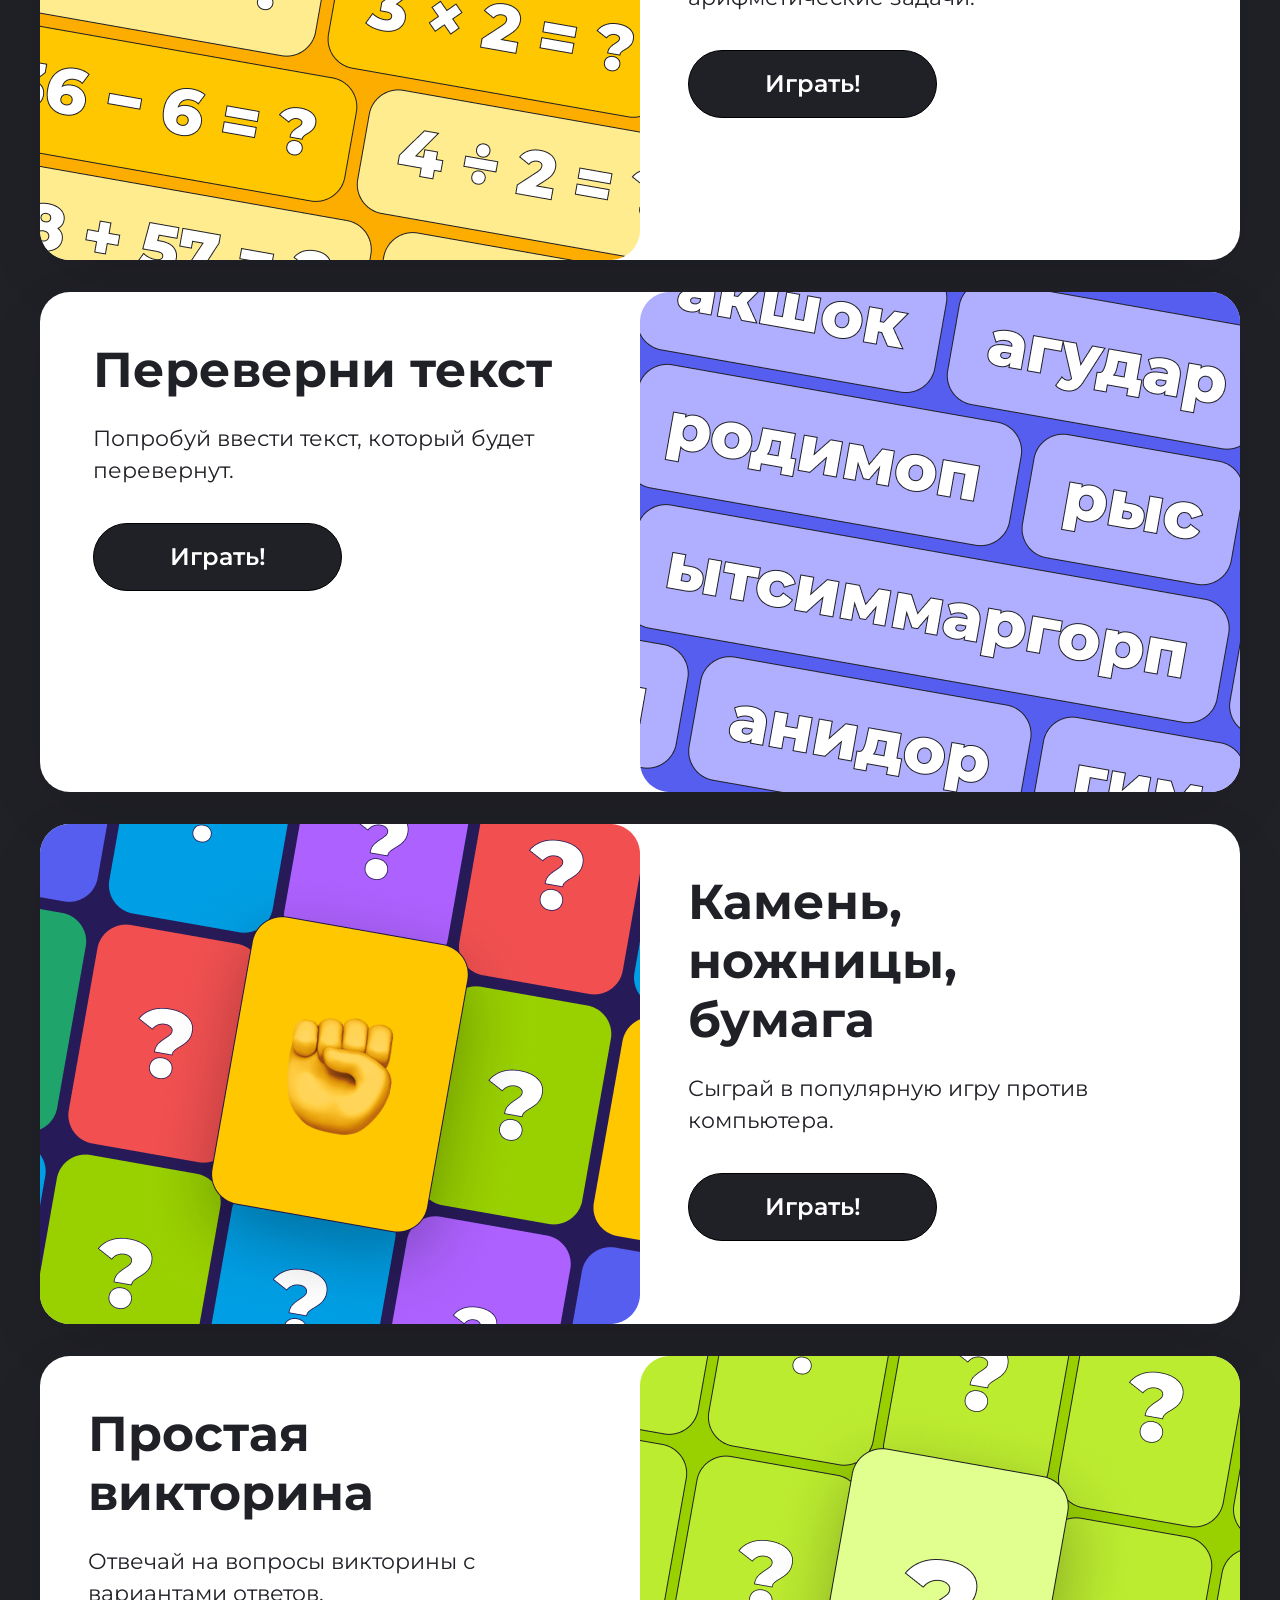
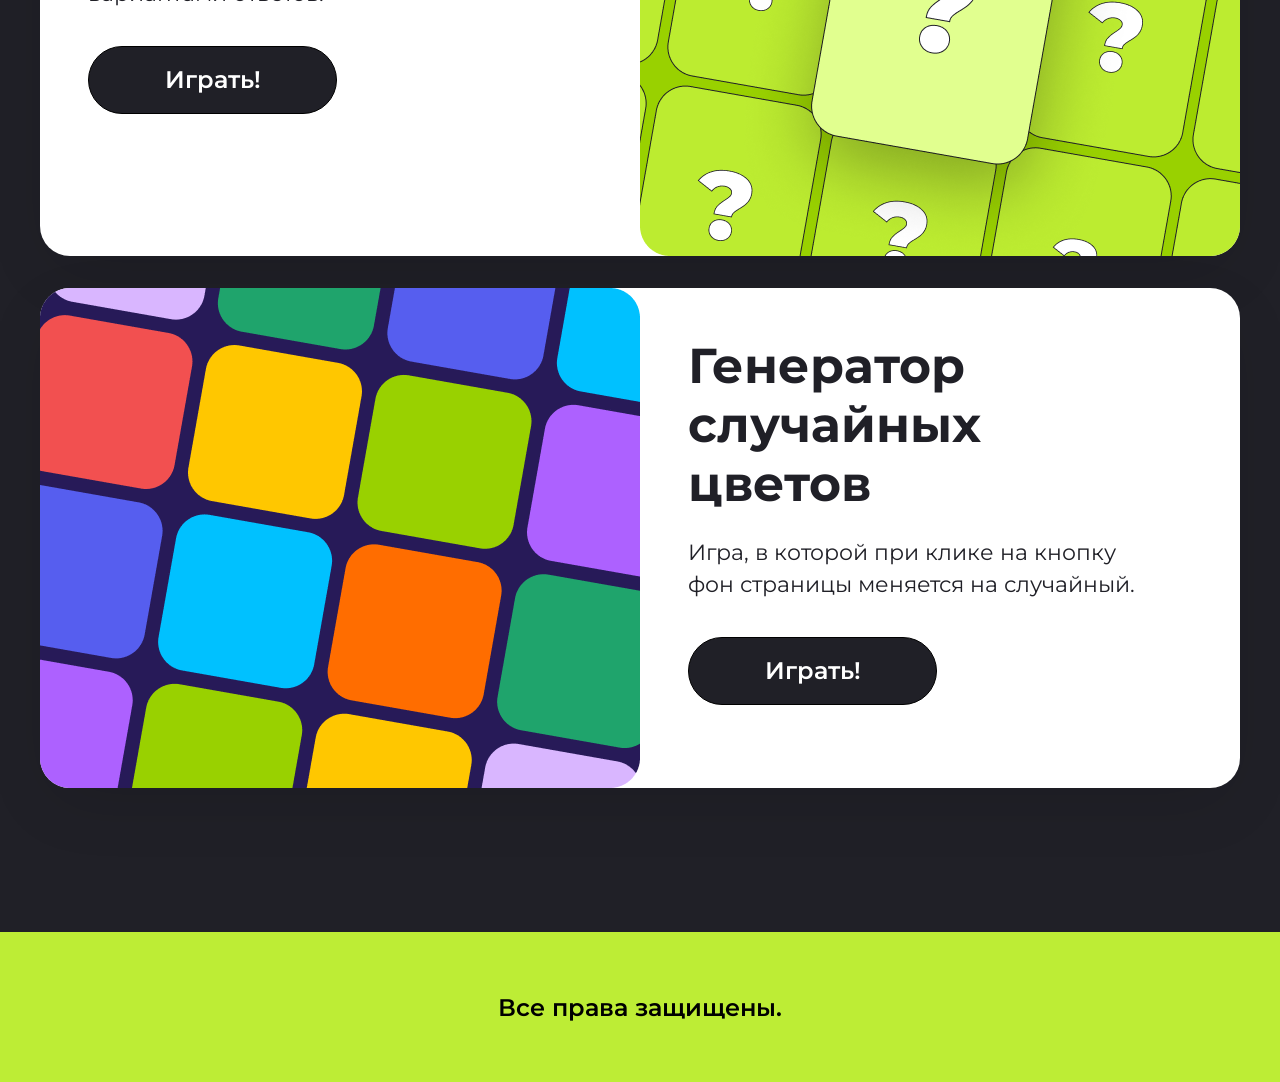
==== commit 2424a794: "Реализация "переверни текст" и "викторина"" ====
--- a/index.html
+++ b/index.html
@@ -177,7 +177,7 @@
                             <h2 class="mini-games__card-title">Переверни текст</h2>
                             <p class="mini-games__card-text">Попробуй ввести текст, который будет перевернут.</p>
                             <div class="mini-games__card-button">
-                                <a class="mini-games__card-href" href="#">
+                                <a class="mini-games__card-href" href="rotatetext.html">
                                     Играть!
                                 </a>
                             </div>
@@ -207,7 +207,7 @@
                             <h2 class="mini-games__card-title">Простая викторина</h2>
                             <p class="mini-games__card-text">Отвечай на вопросы викторины с вариантами ответов.</p>
                             <div class="mini-games__card-button">
-                                <a class="mini-games__card-href" href="#">
+                                <a class="mini-games__card-href" href="quiz.html">
                                     Играть!
                                 </a>
                             </div>
--- a/style.css
+++ b/style.css
@@ -188,7 +188,8 @@
   flex-wrap: wrap;
   align-items: flex-start;
   padding-top: 72px;
-  gap: 24px;
+  -moz-column-gap: 32px;
+       column-gap: 32px;
   padding-bottom: 96px;
 }
 .top-games .column {
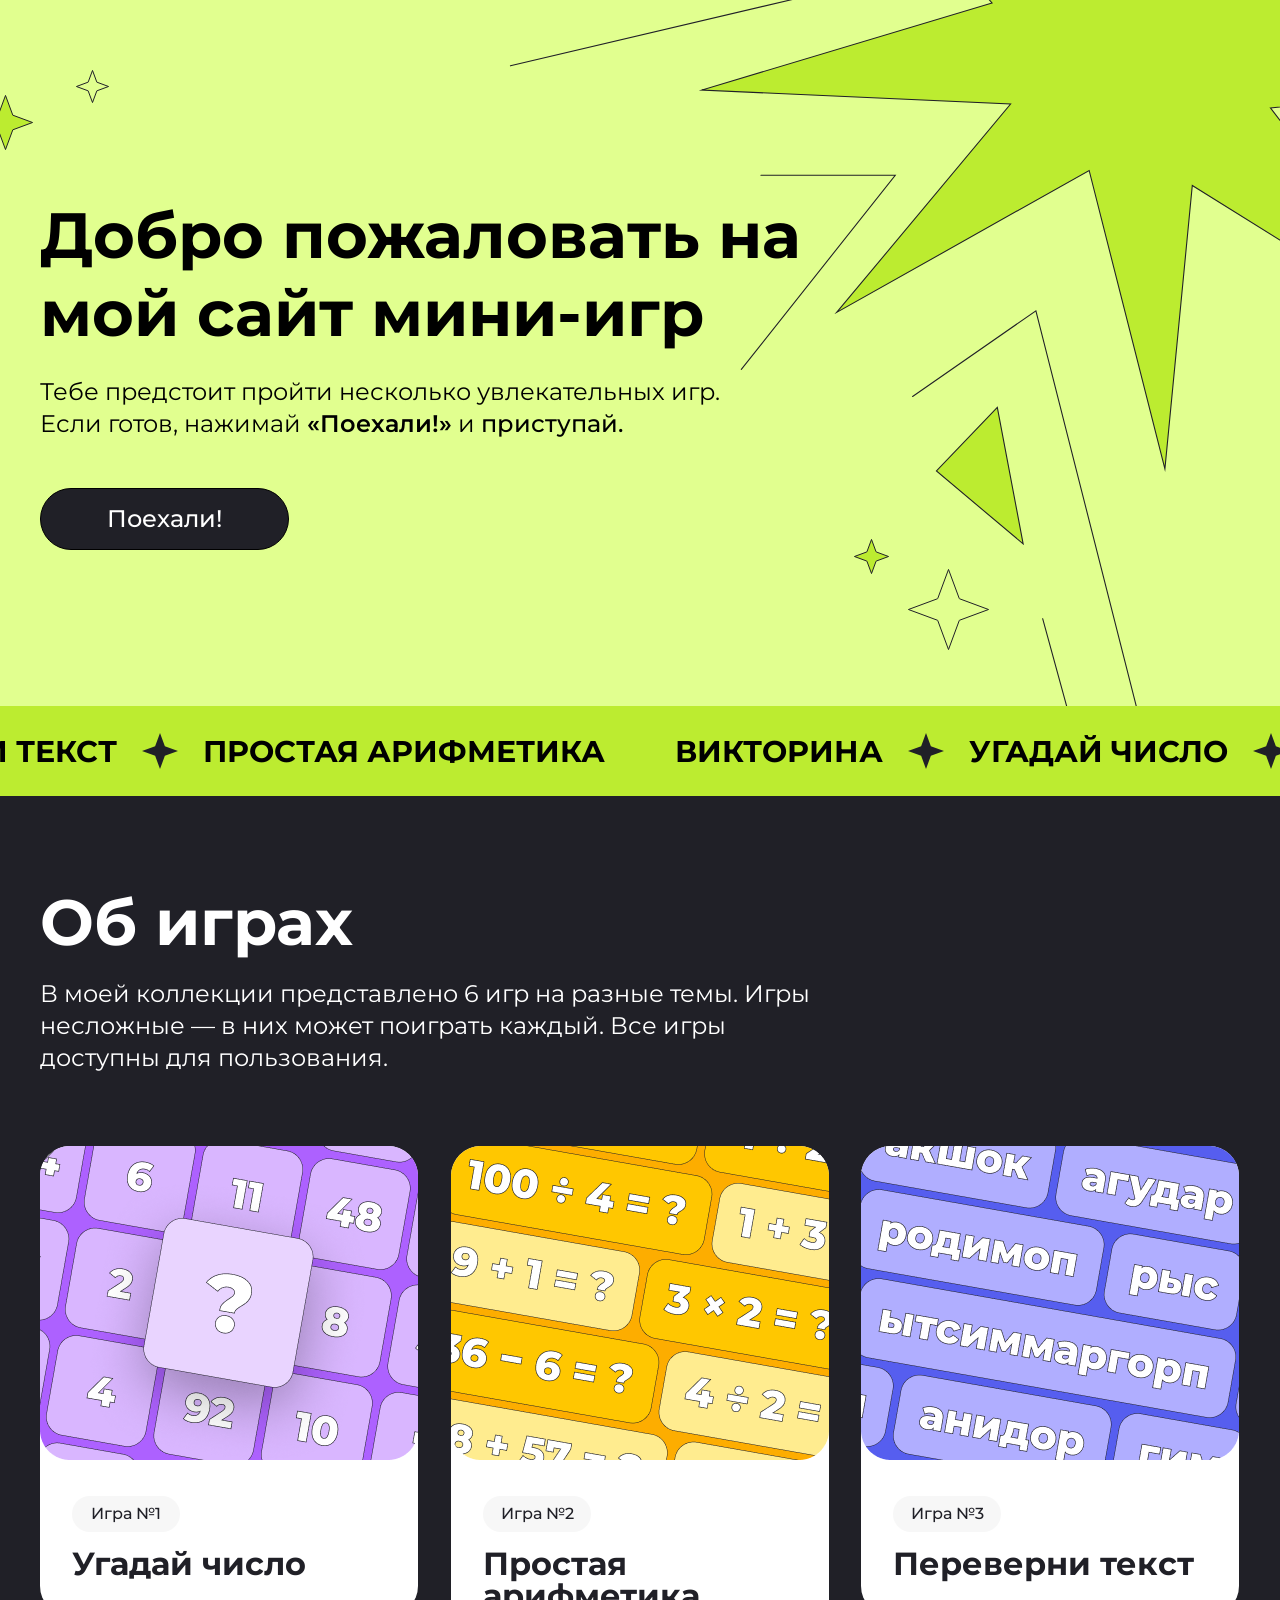
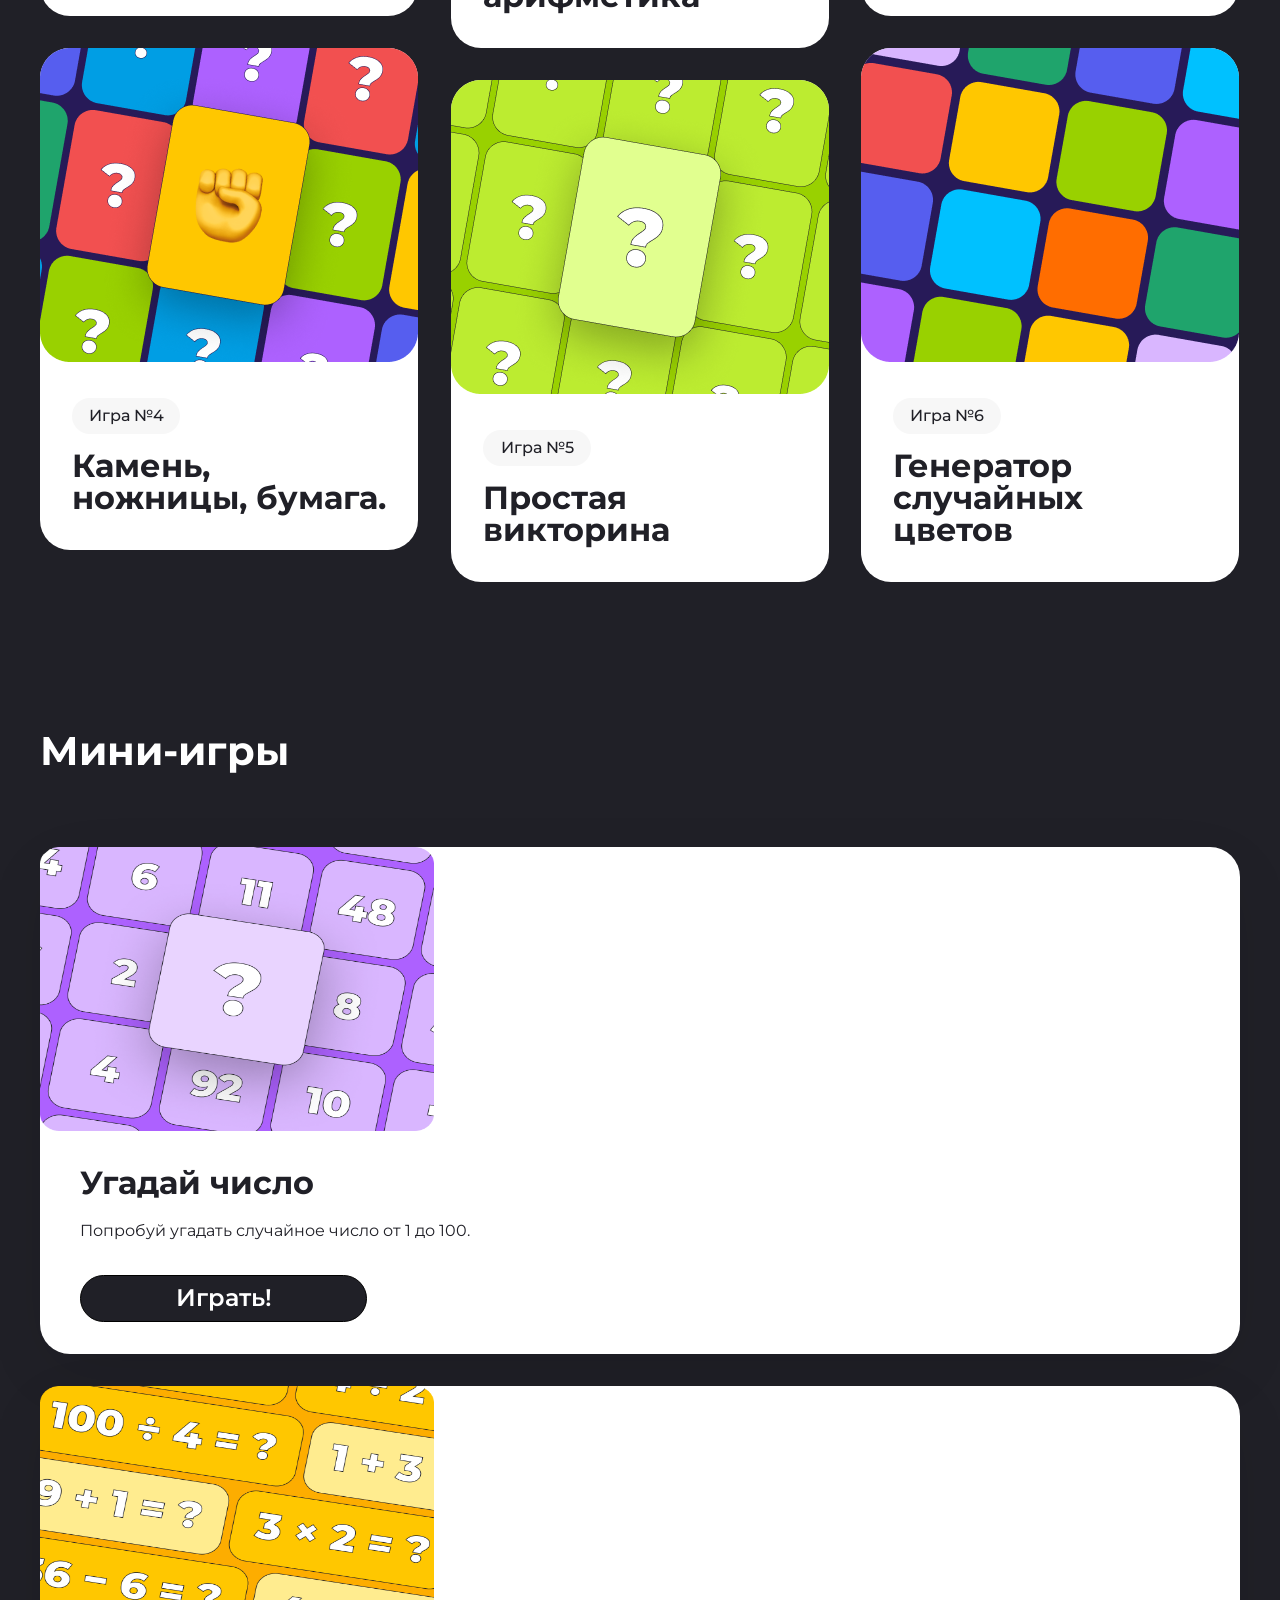
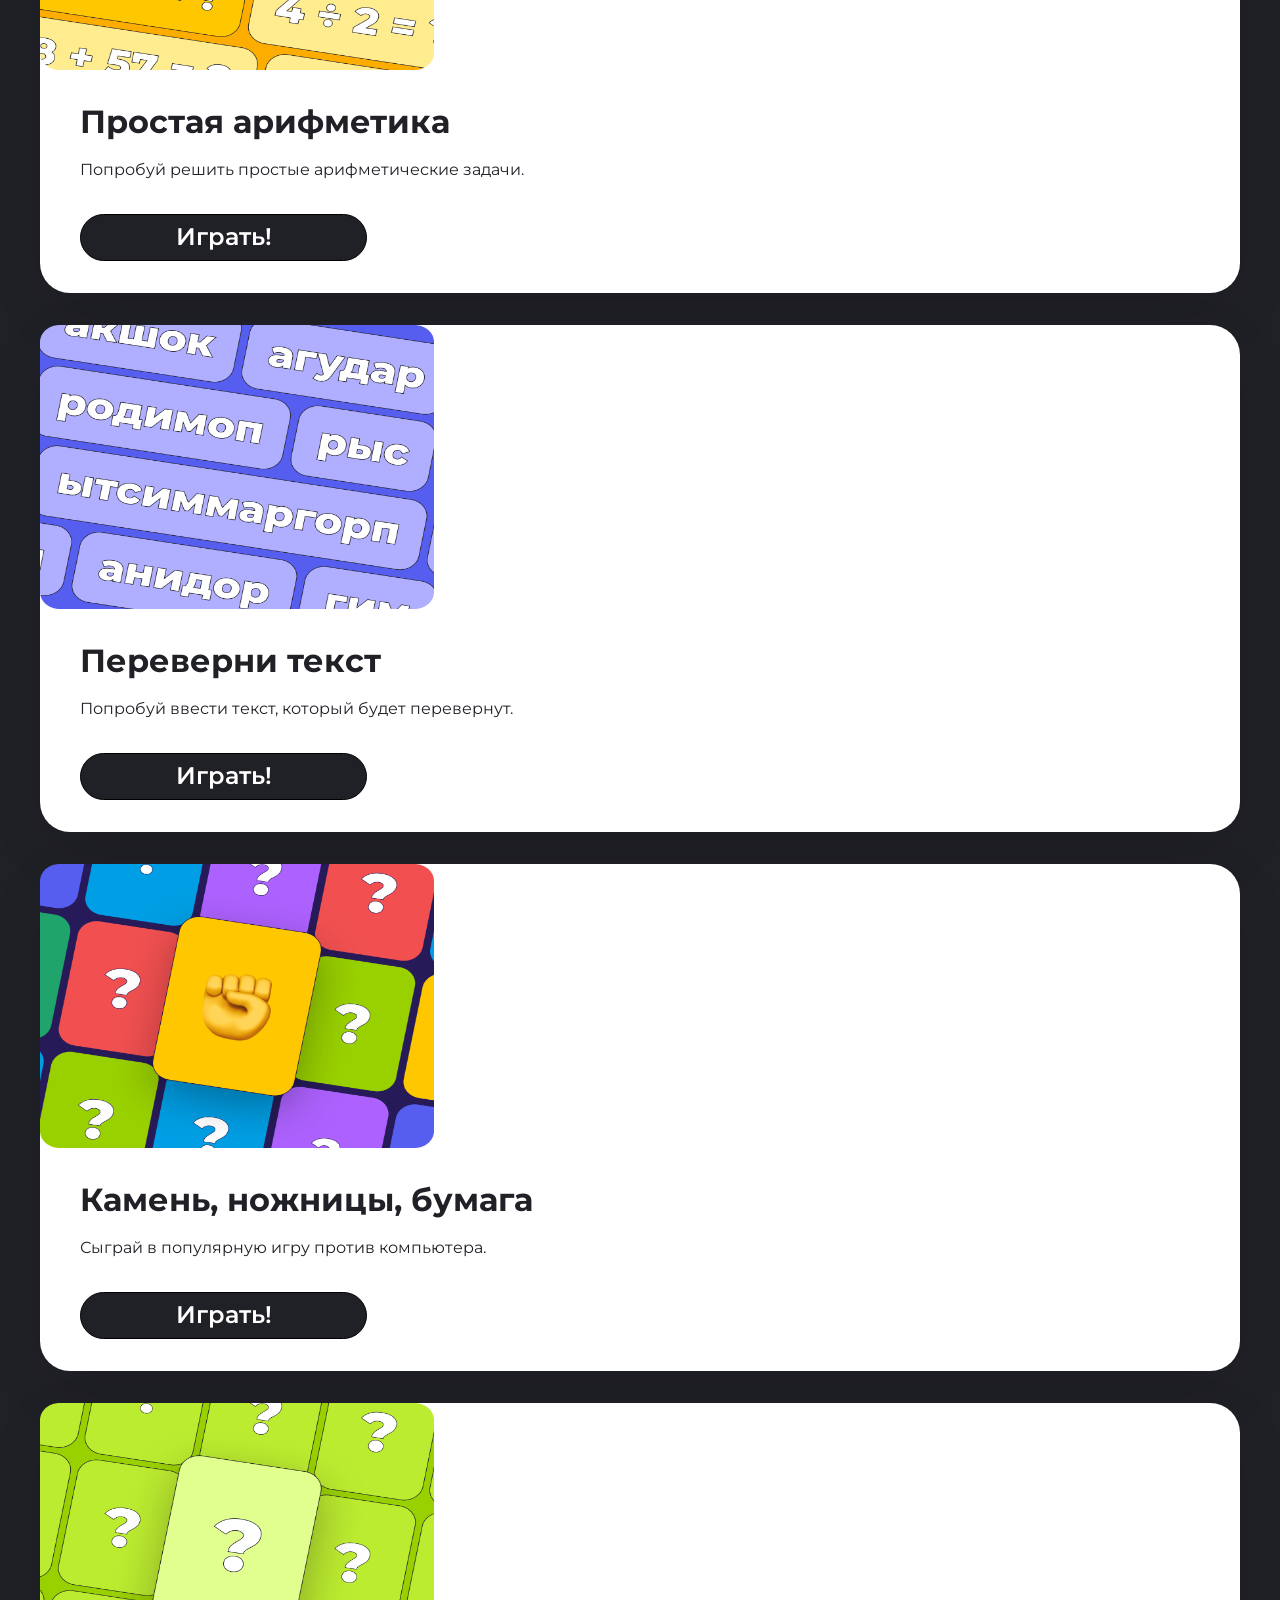
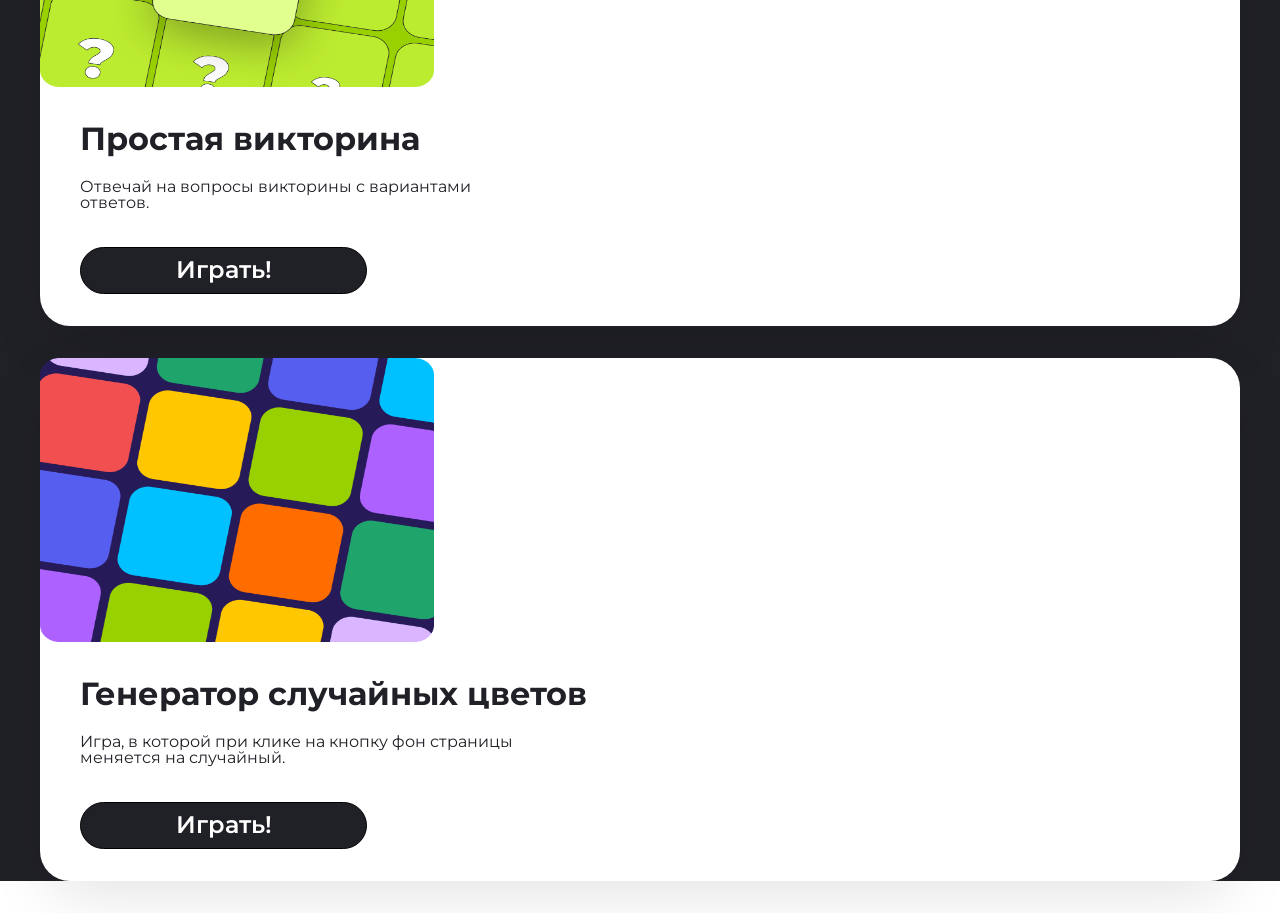
==== commit 2dd376c9: "Merge 2db9c5786a7239c3d43203675ce192982792c367 into aedf11ad033fa0d81d2a232a256987f367764588" ====
--- a/index.html
+++ b/index.html
@@ -16,7 +16,7 @@
     <div class="top center">
         <img class="top__images-group" src="images/Star group.svg" alt="star">
         <div class="top__header">
-            <img class="top__images-vector" src="images/Star V.svg" alt="star">
+            <img class="top__images-vector" src="images/Vector.svg" alt="star">
             <img class="top__images-2" src="images/Star 2.svg" alt="star">
             <img class="top__images-3" src="images/Star 3.svg" alt="star">
             <img class="top__images-4" src="images/Star 4.svg" alt="star">
@@ -39,20 +39,20 @@
         <div class="running-line__wrapper">
             <div class="running-line__content">
                 <p class="running-line__text">ВИКТОРИНА </p>
-                <img class="running-line__img" src="images/Little-star.svg" alt="star">
+                <img src="images/Little-star.svg" alt="star">
                 <p class="running-line__text">УГАДАЙ ЧИСЛО</p>
-                <img class="running-line__img" src="images/Little-star.svg" alt="star">
+                <img src="images/Little-star.svg" alt="star">
                 <p class="running-line__text">ПЕРЕВЕРНИ ТЕКСТ</p>
-                <img class="running-line__img" src="images/Little-star.svg" alt="star">
+                <img src="images/Little-star.svg" alt="star">
                 <p class="running-line__text">Простая арифметика</p>
             </div>
             <div class="running-line__content">
                 <p class="running-line__text">ВИКТОРИНА </p>
-                <img class="running-line__img" src="images/Little-star.svg" alt="star">
+                <img src="images/Little-star.svg" alt="star">
                 <p class="running-line__text">УГАДАЙ ЧИСЛО</p>
-                <img class="running-line__img" src="images/Little-star.svg" alt="star">
+                <img src="images/Little-star.svg" alt="star">
                 <p class="running-line__text">ПЕРЕВЕРНИ ТЕКСТ</p>
-                <img class="running-line__img" src="images/Little-star.svg" alt="star">
+                <img src="images/Little-star.svg" alt="star">
                 <p class="running-line__text">Простая арифметика</p>
             </div>
         </div>
@@ -68,176 +68,161 @@
                 Все игры доступны для пользования.</p>
         </div>
         <div class="top-games__cards">
-
-            <div class="top-games__card-1">
-                <a class="top-games__href" href="#mg-1">
-                    <img class="top-games__img" src="images/Card-1.png" alt="card">
-                    <div class="card-info">
-                        <p class="top-games__number">Игра №1</p>
-                        <p class="top-games__name">Угадай число</p>
-                    </div>
-                </a>
-            </div>
-
-            <div class="top-games__card-1 top-games__card-1-big">
-                <a class="top-games__href" href="#mg-2">
-                    <img class="top-games__img" src="images/Card-2.png" alt="card">
-                    <div class="card-info">
-                        <p class="top-games__number">Игра №2</p>
-                        <p class="top-games__name">Простая арифметика</p>
-                    </div>
-                </a>
-            </div>
-
-            <div class="top-games__card-1">
-                <a class="top-games__href" href="#mg-3">
-                    <img class="top-games__img" src="images/Card-3.png" alt="card">
-                    <div class="card-info">
-                        <p class="top-games__number">Игра №3</p>
-                        <p class="top-games__name">Переверни текст</p>
-                    </div>
-                </a>
-            </div>
-
-            <div class="top-games__card-1">
-                <a class="top-games__href" href="#mg-4">
-                    <img class="top-games__img" src="images/Card-4.png" alt="card">
-                    <div class="card-info">
-                        <p class="top-games__number">Игра №4</p>
-                        <p class="top-games__name">Камень, ножницы, бумага.</p>
-                    </div>
-                </a>
-            </div>
-
-            <div class="top-games__card-1 top-games__card-1-min">
-                <a class="top-games__href" href="#mg-5">
-                    <img class="top-games__img" src="images/Card-5.png" alt="card">
-                    <div class="card-info">
-                        <p class="top-games__number">Игра №5</p>
-                        <p class="top-games__name">Простая викторина</p>
-                    </div>
-                </a>
-            </div>
-
-            <div class="top-games__card-1">
-                <a class="top-games__href" href="#mg-6">
-                    <img class="top-games__img" src="images/Card-6.png" alt="card">
-                    <div class="card-info">
-                        <p class="top-games__number">Игра №6</p>
-                        <p class="top-games__name">Генератор случайных цветов</p>
-                    </div>
-                </a>
-            </div>
-
-        </div>
-    </div>
-
-    <div id="mini-games" class="mini-games center">
+            <div class="column">
+                <div class="top-games__card-1">
+                    <a class="top-games__href" href="#">
+                        <img class="top-games__img" src="images/Card-1.png" alt="card">
+                        <div class="card-info">
+                            <p class="top-games__number">Игра №1</p>
+                            <p class="top-games__name">Угадай число</p>
+                        </div>
+                    </a>
+                </div>
+
+                <div class="top-games__card-1">
+                    <a class="top-games__href" href="#">
+                        <img class="top-games__img" src="images/Card-4.png" alt="card">
+                        <div class="card-info">
+                            <p class="top-games__number">Игра №4</p>
+                            <p class="top-games__name">Камень, ножницы, бумага.</p>
+                        </div>
+                    </a>
+                </div>
+            </div>
+
+            <div class="column">
+                <div class="top-games__card-1">
+                    <a class="top-games__href" href="#">
+                        <img class="top-games__img" src="images/Card-2.png" alt="card">
+                        <div class="card-info">
+                            <p class="top-games__number">Игра №2</p>
+                            <p class="top-games__name">Простая арифметика</p>
+                        </div>
+                    </a>
+                </div>
+
+                <div class="top-games__card-1">
+                    <a class="top-games__href" href="#">
+                        <img class="top-games__img" src="images/Card-5.png" alt="card">
+                        <div class="card-info">
+                            <p class="top-games__number">Игра №5</p>
+                            <p class="top-games__name">Простая викторина</p>
+                        </div>
+                    </a>
+                </div>
+            </div>
+
+            <div class="column">
+                <div class="top-games__card-1">
+                    <a class="top-games__href" href="#">
+                        <img class="top-games__img" src="images/Card-3.png" alt="card">
+                        <div class="card-info">
+                            <p class="top-games__number">Игра №3</p>
+                            <p class="top-games__name">Переверни текст</p>
+                        </div>
+                    </a>
+                </div>
+
+                <div class="top-games__card-1">
+                    <a class="top-games__href" href="#">
+                        <img class="top-games__img" src="images/Card-6.png" alt="card">
+                        <div class="card-info">
+                            <p class="top-games__number">Игра №6</p>
+                            <p class="top-games__name">Генератор случайных цветов</p>
+                        </div>
+                    </a>
+                </div>
+            </div>
+        </div>
+    </div>
+
+    <div class="mini-games center">
         <div class="mini-games__main">
             <div class="mini-games__info">
                 <h1 class="mini-games__title">
                     Мини-игры
                 </h1>
             </div>
-            <div class="mini-games__cards-main">
-                <div id="mg-1" class="mini-games__card mini-games__card-rev">
-                    <a href="" class="mini-games__href">
-                        <img class="mini-games__img" src="images/mg-card1.png" alt="card">
-                        <div class="mini-games__card-info">
-                            <h2 class="mini-games__card-title">Угадай число</h2>
-                            <p class="mini-games__card-text">Попробуй угадать случайное число от 1 до 100.</p>
-                            <div class="mini-games__card-button">
-                                <a class="mini-games__card-href" href="guessNum.html">
-                                    Играть!
-                                </a>
-                            </div>
-                        </div>
-                    </a>
-                </div>
-
-                <div class="mini-games__card">
-                    <a href="" class="mini-games__href">
-                        <img class="mini-games__img" src="images/mg-card2.png" alt="card">
-                        <div id="mg-2" class="mini-games__card-info">
-                            <h3 class="mini-games__card-title">Простая арифметика</h3>
-                            <p class="mini-games__card-text">Попробуй решить простые арифметические задачи.</p>
-                            <div class="mini-games__card-button">
-                                <a class="mini-games__card-href" href="arithmetic.html">
-                                    Играть!
-                                </a>
-                            </div>
-                        </div>
-                    </a>
-                </div>
-
-                <div class="mini-games__card mini-games__card-rev">
-                    <a href="" class="mini-games__href">
-                        <img class="mini-games__img" src="images/mg-card3.png" alt="card">
-                        <div id="mg-3" class="mini-games__card-info">
-                            <h2 class="mini-games__card-title">Переверни текст</h2>
-                            <p class="mini-games__card-text">Попробуй ввести текст, который будет перевернут.</p>
-                            <div class="mini-games__card-button">
-                                <a class="mini-games__card-href" href="rotatetext.html">
-                                    Играть!
-                                </a>
-                            </div>
-                        </div>
-                    </a>
-                </div>
-
-                <div class="mini-games__card">
-                    <a href="" class="mini-games__href">
-                        <img class="mini-games__img" src="images/mg-card4.png" alt="card">
-                        <div id="mg-4" class="mini-games__card-info">
-                            <h2 class="mini-games__card-title">Камень, ножницы, бумага</h2>
-                            <p class="mini-games__card-text">Сыграй в популярную игру против компьютера.</p>
-                            <div class="mini-games__card-button">
-                                <a class="mini-games__card-href" href="#">
-                                    Играть!
-                                </a>
-                            </div>
-                        </div>
-                    </a>
-                </div>
-
-                <div class="mini-games__card mini-games__card-rev">
-                    <a href="" class="mini-games__href">
-                        <img class="mini-games__img" src="images/mg-card5.png" alt="card">
-                        <div id="mg-5" class="mini-games__card-info">
-                            <h2 class="mini-games__card-title">Простая викторина</h2>
-                            <p class="mini-games__card-text">Отвечай на вопросы викторины с вариантами ответов.</p>
-                            <div class="mini-games__card-button">
-                                <a class="mini-games__card-href" href="quiz.html">
-                                    Играть!
-                                </a>
-                            </div>
-                        </div>
-                    </a>
-                </div>
-
-                <div class="mini-games__card">
-                    <a href="" class="mini-games__href">
-                        <img class="mini-games__img" src="images/mg-card6.png" alt="card">
-                        <div id="mg-6" class="mini-games__card-info">
-                            <h2 class="mini-games__card-title">Генератор случайных цветов</h2>
-                            <p class="mini-games__card-text">Игра, в которой при клике на кнопку фон страницы меняется
-                                на
-                                случайный.</p>
-                            <div class="mini-games__card-button">
-                                <a class="mini-games__card-href" href="#">
-                                    Играть!
-                                </a>
-                            </div>
-                        </div>
-                    </a>
-                </div>
-            </div>
-        </div>
-    </div>
-    <footer class="footer">
-        <p class="footer__par">Все права защищены.</p>
-    </footer>
-    <script src="hw-4.js"></script>
+            <div class="mini-games__card mini-games__card-rev">
+                <a href="" class="mini-games__href">
+                    <img class="mini-games__img" src="images/mg-card1.png" alt="card">
+                    <div class="mini-games__card-info">
+                        <h2 class="mini-games__card-title">Угадай число</h2>
+                        <p class="mini-games__card-text">Попробуй угадать случайное число от 1 до 100.</p>
+                        <a class="mini-games__card-href" href="#">
+                            Играть!
+                        </a>
+                    </div>
+                </a>
+            </div>
+
+            <div class="mini-games__card">
+                <a href="" class="mini-games__href">
+                    <img class="mini-games__img" src="images/mg-card2.png" alt="card">
+                    <div class="mini-games__card-info">
+                        <h3 class="mini-games__card-title">Простая арифметика</h3>
+                        <p class="mini-games__card-text">Попробуй решить простые арифметические задачи.</p>
+                        <a class="mini-games__card-href" href="#">
+                            Играть!
+                        </a>
+                    </div>
+                </a>
+            </div>
+
+            <div class="mini-games__card mini-games__card-rev">
+                <a href="" class="mini-games__href">
+                    <img class="mini-games__img" src="images/mg-card3.png" alt="card">
+                    <div class="mini-games__card-info">
+                        <h2 class="mini-games__card-title">Переверни текст</h2>
+                        <p class="mini-games__card-text">Попробуй ввести текст, который будет перевернут.</p>
+                        <a class="mini-games__card-href" href="#">
+                            Играть!
+                        </a>
+                    </div>
+                </a>
+            </div>
+
+            <div class="mini-games__card">
+                <a href="" class="mini-games__href">
+                    <img class="mini-games__img" src="images/mg-card4.png" alt="card">
+                    <div class="mini-games__card-info">
+                        <h2 class="mini-games__card-title">Камень, ножницы, бумага</h2>
+                        <p class="mini-games__card-text">Сыграй в популярную игру против компьютера.</p>
+                        <a class="mini-games__card-href" href="#">
+                            Играть!
+                        </a>
+                    </div>
+                </a>
+            </div>
+
+            <div class="mini-games__card mini-games__card-rev">
+                <a href="" class="mini-games__href">
+                    <img class="mini-games__img" src="images/mg-card5.png" alt="card">
+                    <div class="mini-games__card-info">
+                        <h2 class="mini-games__card-title">Простая викторина</h2>
+                        <p class="mini-games__card-text">Отвечай на вопросы викторины с вариантами ответов.</p>
+                        <a class="mini-games__card-href" href="#">
+                            Играть!
+                        </a>
+                    </div>
+                </a>
+            </div>
+
+            <div class="mini-games__card">
+                <a href="" class="mini-games__href">
+                    <img class="mini-games__img" src="images/mg-card6.png" alt="card">
+                    <div class="mini-games__card-info">
+                        <h2 class="mini-games__card-title">Генератор случайных цветов</h2>
+                        <p class="mini-games__card-text">Игра, в которой при клике на кнопку фон страницы меняется на
+                            случайный.</p>
+                        <a class="mini-games__card-href" href="#">
+                            Играть!
+                        </a>
+                    </div>
+                </a>
+            </div>
+        </div>
+    </div>
 </body>
 
 </html>
--- a/style.css
+++ b/style.css
@@ -102,7 +102,6 @@
   top: 538px;
 }
 .top__images-vector {
-  position: absolute;
   display: none;
 }
 .top__images-group {
@@ -184,12 +183,10 @@
   vertical-align: middle;
 }
 .top-games__cards {
-  display: flex;
-  flex-wrap: wrap;
-  align-items: flex-start;
+  display: grid;
+  grid-template-columns: repeat(3, 1fr);
   padding-top: 72px;
-  -moz-column-gap: 32px;
-       column-gap: 32px;
+  gap: 32px;
   padding-bottom: 96px;
 }
 .top-games .column {
@@ -199,15 +196,12 @@
 }
 .top-games__card-1 {
   border-radius: 30px;
-  max-width: 378px;
+  width: 378px;
   height: auto;
   background-color: #FFFFFF;
   transition: transform 0.3s ease;
   will-change: transform;
   z-index: 0;
-}
-.top-games__card-1-min {
-  margin-top: 32px;
 }
 .top-games__card-1:hover {
   transform: scale(1.05);
@@ -246,7 +240,6 @@
 .mini-games {
   background-color: #202027;
   color: white;
-  padding-bottom: 112px;
 }
 .mini-games__card {
   display: flex;
@@ -255,7 +248,6 @@
   margin-bottom: 32px;
   border-radius: 30px;
   box-shadow: 0px 20px 67px -12px rgba(0, 0, 0, 0.1294117647);
-  height: 500px;
 }
 .mini-games__card-rev {
   display: flex;
@@ -264,7 +256,6 @@
   margin-bottom: 32px;
   border-radius: 30px;
   box-shadow: 0px 20px 67px -12px rgba(0, 0, 0, 0.1294117647);
-  height: 500px;
 }
 .mini-games__title {
   font-size: 64px;
@@ -276,28 +267,22 @@
 .mini-games__href {
   text-decoration: none;
 }
-.mini-games__card-href:hover {
-  background-color: white;
-  color: #000;
-}
 .mini-games__img {
   width: 600px;
-  max-height: 500px;
-  height: 100%;
+  height: 500px;
 }
 .mini-games__card-info {
   display: flex;
   flex-direction: column;
-  max-width: 505px;
-  padding-top: 48px;
-  padding-left: 48px;
-  padding-right: 88px;
+  margin-top: 48px;
+  margin-left: 48px;
+  margin-right: 48px;
   gap: 36px;
 }
 .mini-games__card-title {
   font-weight: 700;
   font-style: bold;
-  font-size: 49px;
+  font-size: 48px;
   letter-spacing: 0;
   color: #202027;
 }
@@ -306,7 +291,7 @@
   max-width: 457px;
   width: 100%;
   font-weight: 400;
-  font-size: 22px;
+  font-size: 24px;
   line-height: 32px;
   letter-spacing: 0px;
   color: #202027;
@@ -330,71 +315,6 @@
   letter-spacing: 0%;
 }
 
-.footer {
-  display: flex;
-  background-color: #BDED35;
-  height: 150px;
-  align-items: center;
-  justify-content: center;
-}
-.footer__par {
-  font-weight: 600;
-  font-size: 24px;
-  letter-spacing: 0%;
-}
-
-@media (min-width: 768px) and (max-width: 1024px) {
-  .center {
-    padding-left: 16px;
-    padding-right: 16px;
-  }
-  .column {
-    max-width: 378px;
-    width: 100%;
-  }
-  .top-games__cards {
-    display: flex;
-    justify-content: center;
-  }
-  .top-games__card-1 {
-    max-width: 378px;
-  }
-  .mini-games__cards-main {
-    gap: 20px;
-  }
-  .mini-games__card {
-    max-height: 510px;
-    align-items: center;
-  }
-  .mini-games__img {
-    height: 510px;
-    width: 100%;
-    -o-object-fit: cover;
-       object-fit: cover;
-    border-radius: 20px;
-  }
-  .mini-games__card-info {
-    width: 300px;
-    display: flex;
-    text-align: center;
-    justify-content: center;
-  }
-  .mini-games__card-text {
-    max-width: 600px;
-    width: 100%;
-  }
-  .mini-games__card-button {
-    display: flex;
-    align-items: center;
-    flex-direction: column;
-  }
-  .mini-games__href {
-    display: flex;
-    flex-direction: column;
-    justify-content: center;
-    align-items: center;
-  }
-}
 @media (max-width: 767px) {
   .center {
     padding-left: 16px;
@@ -444,11 +364,6 @@
   .top__images-group {
     display: none;
   }
-  .top__images-vector {
-    display: flex;
-    right: -20px;
-    top: 0px;
-  }
   .top__images-5 {
     left: 273px;
     top: 680px;
@@ -471,18 +386,6 @@
     width: 35px;
     height: 35px;
   }
-  .running-line {
-    height: 55px;
-  }
-  .running-line__img {
-    width: 19px;
-    height: 19px;
-  }
-  .running-line__text {
-    font-weight: 700;
-    font-size: 16px;
-    letter-spacing: 4%;
-  }
   .top-games {
     display: none;
   }
@@ -506,78 +409,49 @@
     max-width: 378px;
     width: 100%;
   }
-  .mini-games {
-    padding-bottom: 5px;
-  }
-  .mini-games__cards-main {
-    grid-template-columns: 1fr;
-  }
-  .mini-games__title {
-    margin: 0px;
-    padding-bottom: 48px;
-  }
-  .mini-games__title {
-    padding-top: 48px;
-    font-size: 40px;
-    font-weight: 700;
-    font-style: bold;
-    letter-spacing: 0px;
-  }
-  .mini-games__card-rev {
-    display: flex;
-    flex-direction: column;
-    max-height: 606px;
-    height: 100%;
-  }
-  .mini-games__card {
-    display: flex;
-    flex-direction: column;
-    max-height: 606px;
-    height: 100%;
-  }
-  .mini-games__img {
-    width: 100%;
-    height: 284px;
-    -o-object-fit: cover;
-       object-fit: cover;
-    border-radius: 25px;
-  }
-  .mini-games__card-info {
-    padding: 0px;
-    margin: 0px;
-    margin-left: 40px;
-    margin-right: 40px;
-    margin-top: 32px;
-    margin-bottom: 32px;
-    text-align: center;
-    display: flex;
-    flex-direction: column;
-    align-items: center;
-  }
-  .mini-games__card-title {
-    font-size: 32px;
-    font-weight: 700;
-    line-height: 100%;
-    letter-spacing: 0px;
-  }
-  .mini-games__card-text {
-    font-weight: 400;
-    font-size: 16px;
-    line-height: 100%;
-    letter-spacing: 0px;
-    vertical-align: middle;
-  }
-  .mini-games__card-href {
-    height: 45px;
-    font-weight: 600;
-    font-size: 16px;
-    letter-spacing: 0%;
-  }
-  .footer {
-    height: 100px;
-  }
-  .footer__par {
-    font-weight: 600;
-    font-size: 16px;
-  }
+}
+.mini-games__title {
+  padding-top: 48px;
+  font-size: 40px;
+  font-weight: 700;
+  font-style: bold;
+  letter-spacing: 0px;
+}
+.mini-games__card-rev {
+  display: flex;
+  flex-direction: column;
+}
+.mini-games__card {
+  display: flex;
+  flex-direction: column;
+}
+.mini-games__img {
+  max-width: 394px;
+  width: 100%;
+  height: 284px;
+}
+.mini-games__card-info {
+  padding: 0px;
+  margin: 0px;
+  margin-left: 40px;
+  margin-right: 40px;
+  margin-top: 32px;
+  margin-bottom: 32px;
+}
+.mini-games__card-title {
+  font-size: 32px;
+  font-weight: 700;
+  line-height: 100%;
+  letter-spacing: 0px;
+}
+.mini-games__card-text {
+  font-weight: 400;
+  font-size: 16px;
+  line-height: 100%;
+  letter-spacing: 0px;
+  vertical-align: middle;
+}
+.mini-games__card-href {
+  width: 285px;
+  height: 45px;
 }/*# sourceMappingURL=style.css.map */
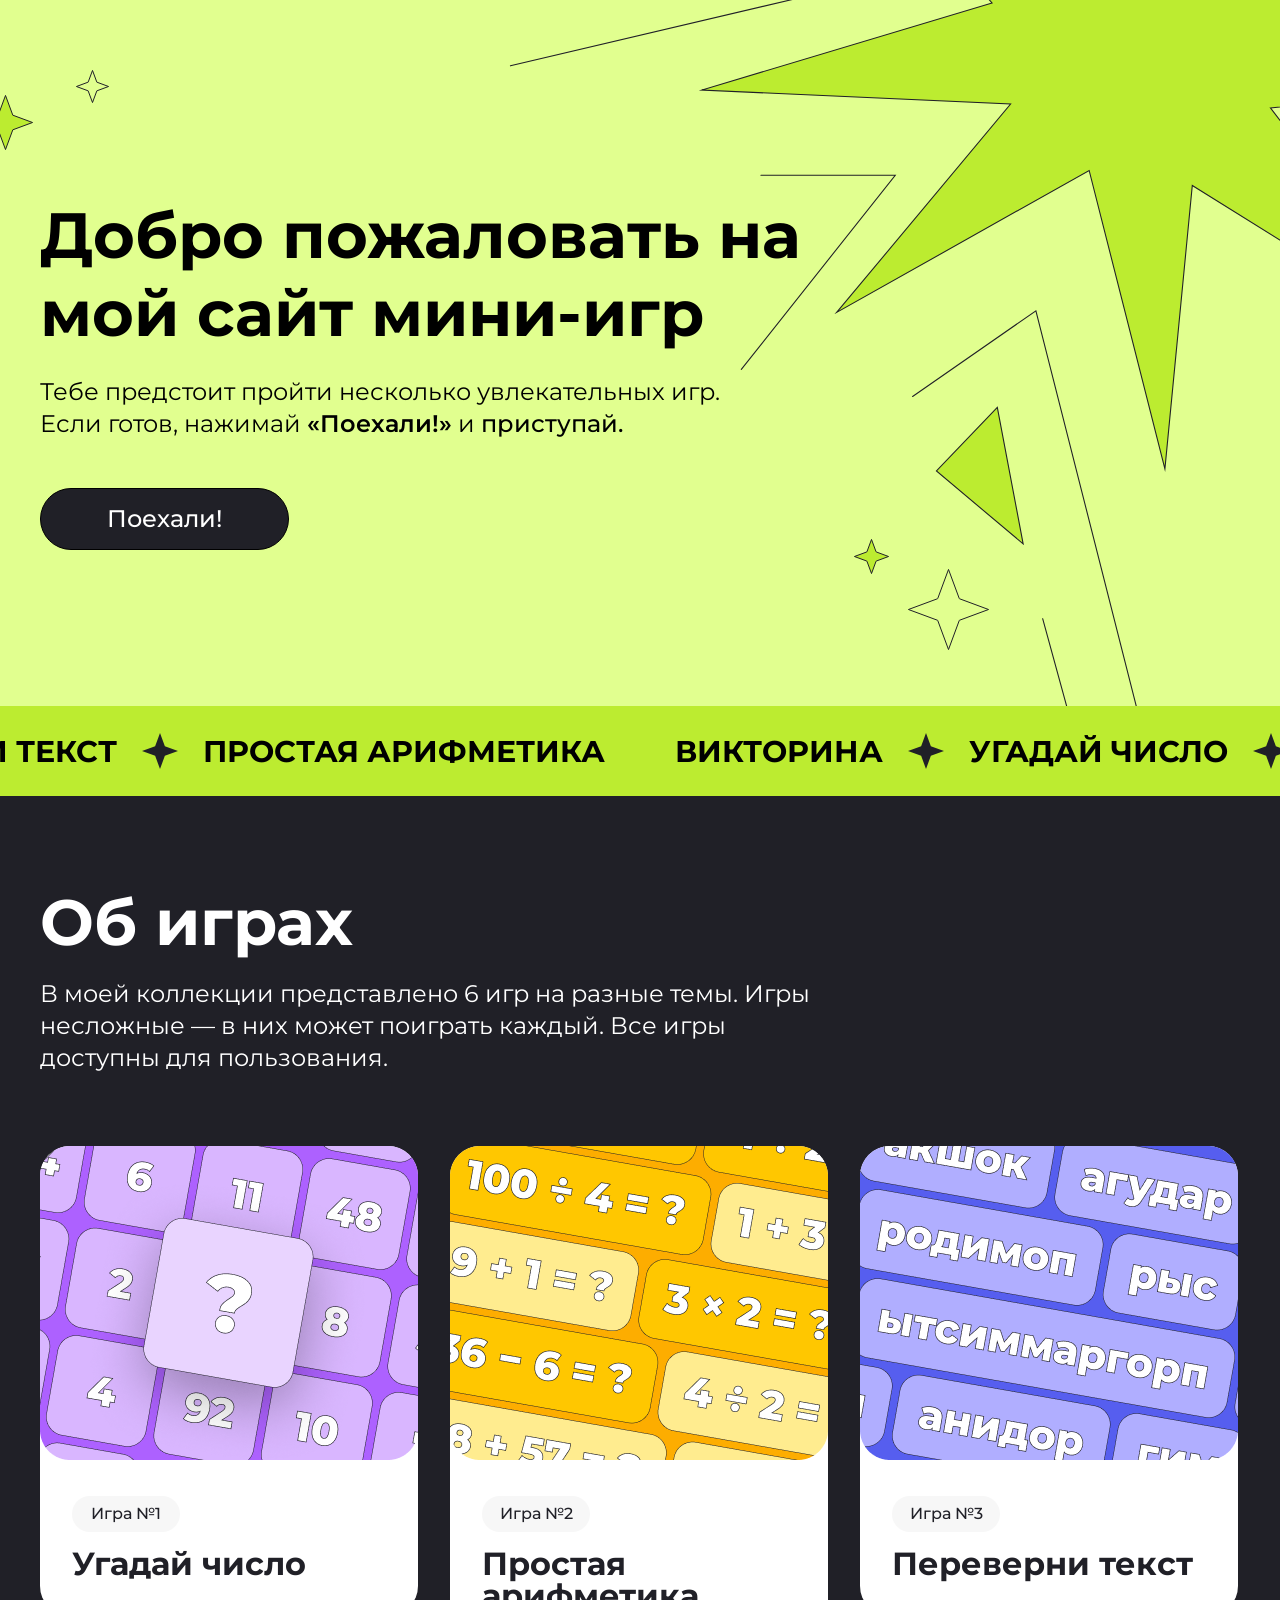
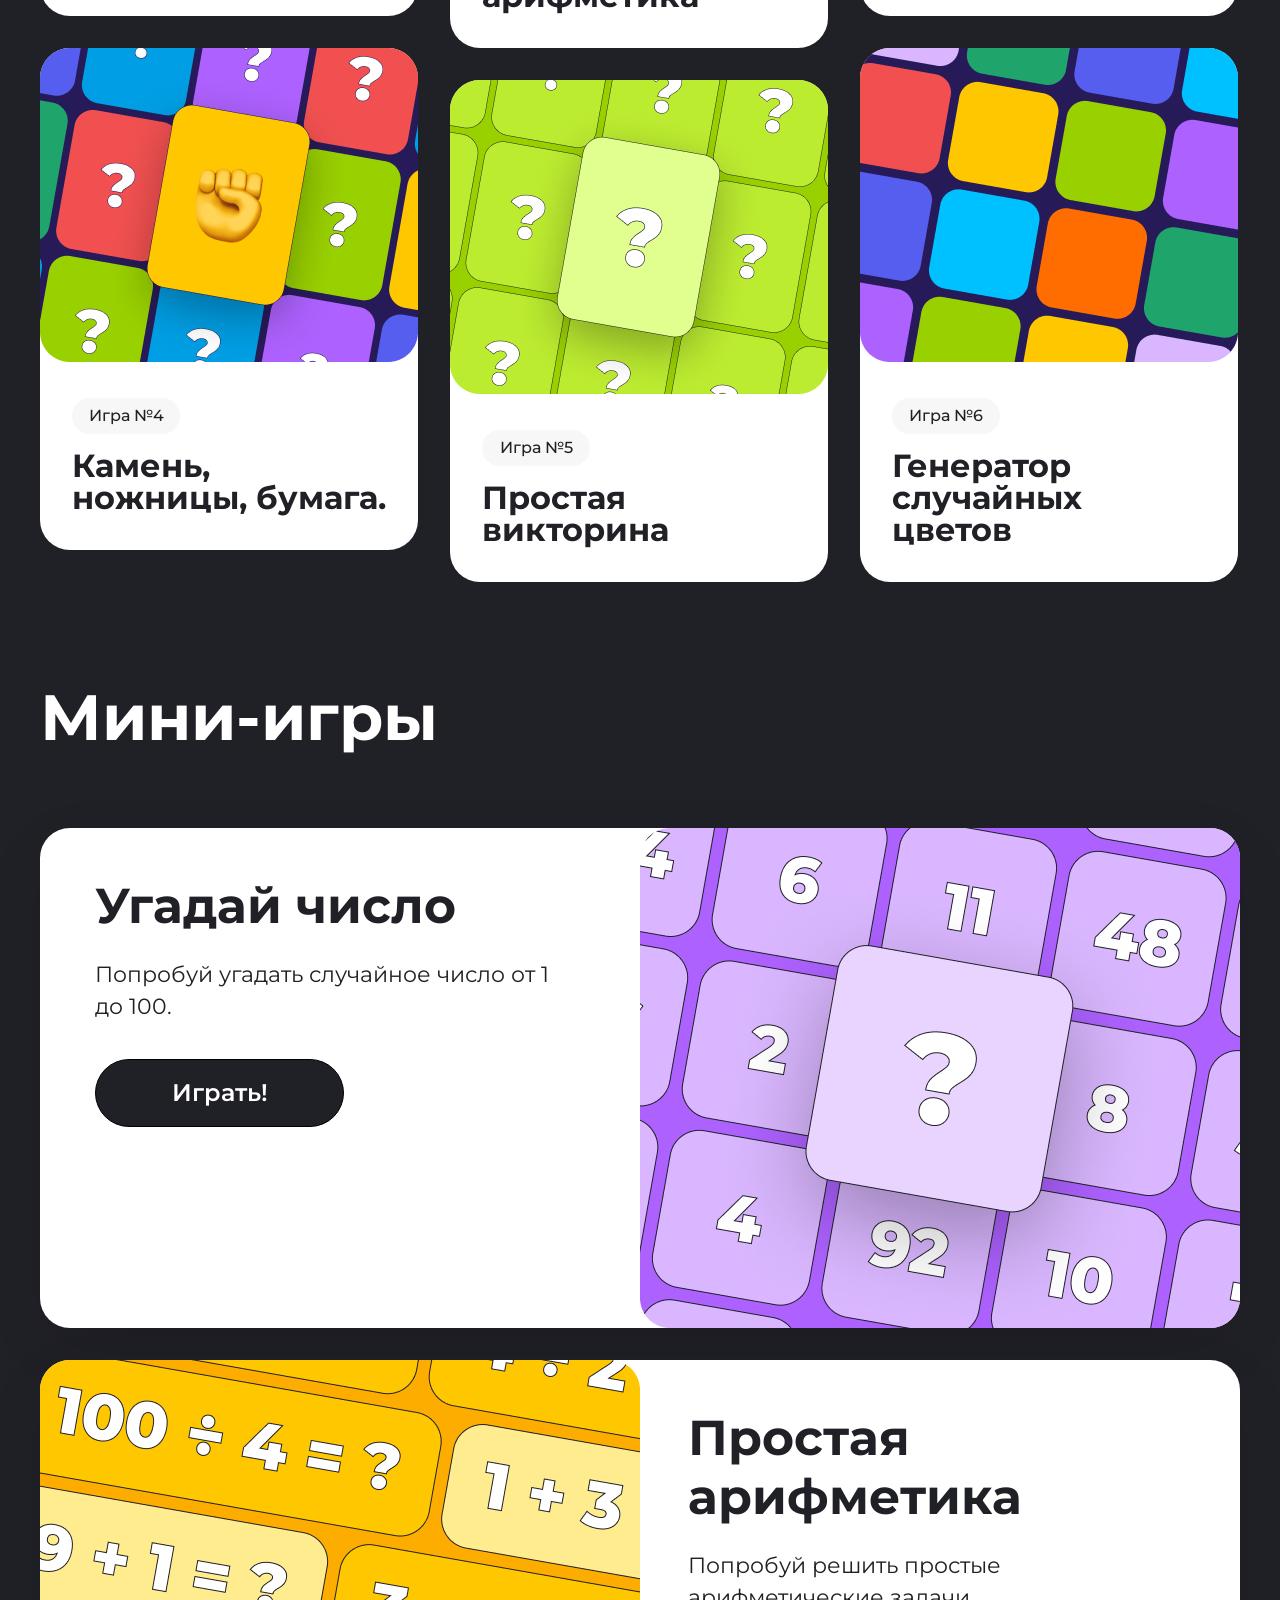
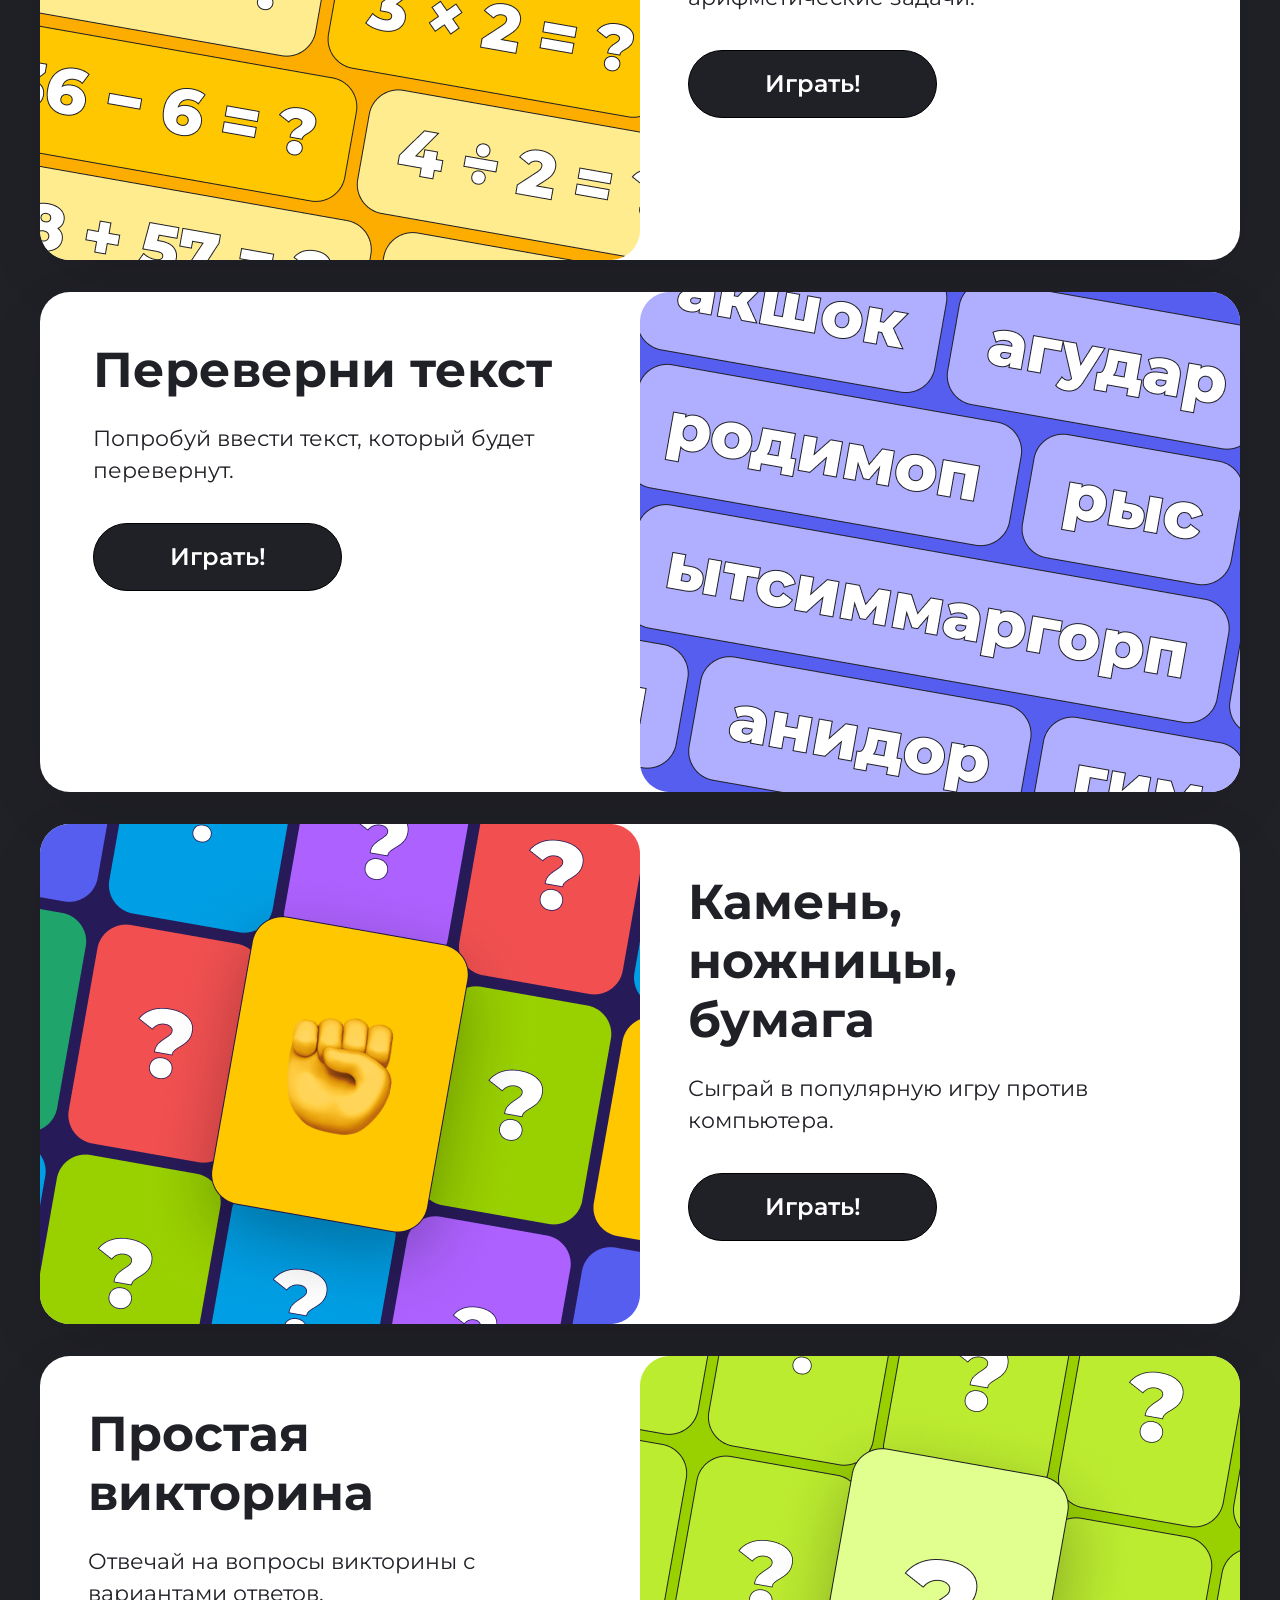
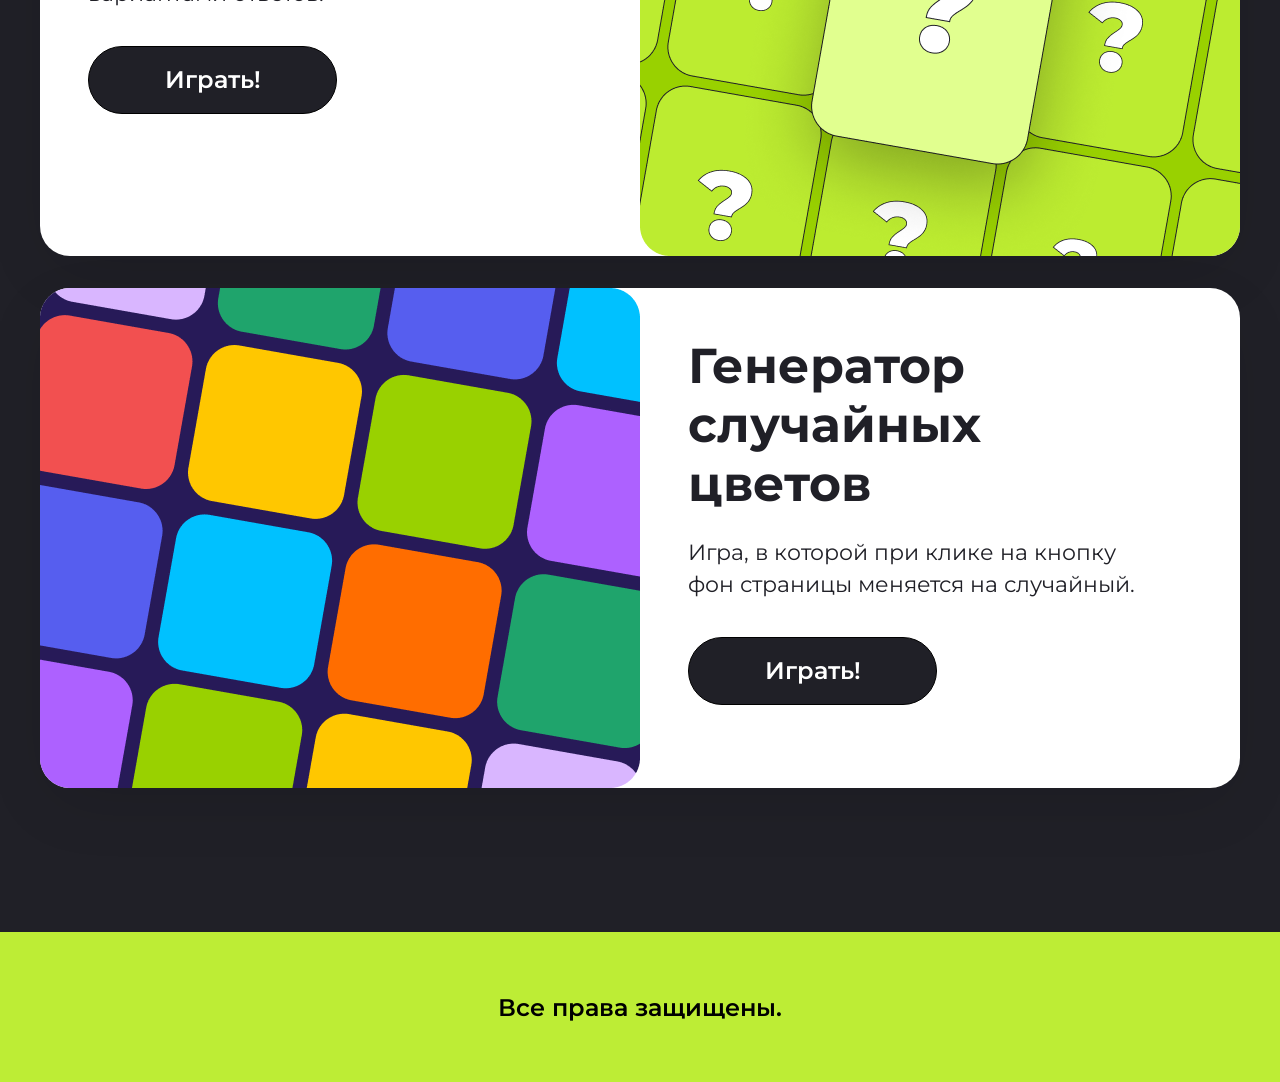
==== commit 62c038a6: "Merge 6c8d7e448cdac8479aea4b030f831ce78605c51f into aedf11ad033fa0d81d2a232a256987f367764588" ====
--- a/index.html
+++ b/index.html
@@ -16,7 +16,7 @@
     <div class="top center">
         <img class="top__images-group" src="images/Star group.svg" alt="star">
         <div class="top__header">
-            <img class="top__images-vector" src="images/Vector.svg" alt="star">
+            <img class="top__images-vector" src="images/Star V.svg" alt="star">
             <img class="top__images-2" src="images/Star 2.svg" alt="star">
             <img class="top__images-3" src="images/Star 3.svg" alt="star">
             <img class="top__images-4" src="images/Star 4.svg" alt="star">
@@ -39,20 +39,20 @@
         <div class="running-line__wrapper">
             <div class="running-line__content">
                 <p class="running-line__text">ВИКТОРИНА </p>
-                <img src="images/Little-star.svg" alt="star">
+                <img class="running-line__img" src="images/Little-star.svg" alt="star">
                 <p class="running-line__text">УГАДАЙ ЧИСЛО</p>
-                <img src="images/Little-star.svg" alt="star">
+                <img class="running-line__img" src="images/Little-star.svg" alt="star">
                 <p class="running-line__text">ПЕРЕВЕРНИ ТЕКСТ</p>
-                <img src="images/Little-star.svg" alt="star">
+                <img class="running-line__img" src="images/Little-star.svg" alt="star">
                 <p class="running-line__text">Простая арифметика</p>
             </div>
             <div class="running-line__content">
                 <p class="running-line__text">ВИКТОРИНА </p>
-                <img src="images/Little-star.svg" alt="star">
+                <img class="running-line__img" src="images/Little-star.svg" alt="star">
                 <p class="running-line__text">УГАДАЙ ЧИСЛО</p>
-                <img src="images/Little-star.svg" alt="star">
+                <img class="running-line__img" src="images/Little-star.svg" alt="star">
                 <p class="running-line__text">ПЕРЕВЕРНИ ТЕКСТ</p>
-                <img src="images/Little-star.svg" alt="star">
+                <img class="running-line__img" src="images/Little-star.svg" alt="star">
                 <p class="running-line__text">Простая арифметика</p>
             </div>
         </div>
@@ -68,161 +68,176 @@
                 Все игры доступны для пользования.</p>
         </div>
         <div class="top-games__cards">
-            <div class="column">
-                <div class="top-games__card-1">
-                    <a class="top-games__href" href="#">
-                        <img class="top-games__img" src="images/Card-1.png" alt="card">
-                        <div class="card-info">
-                            <p class="top-games__number">Игра №1</p>
-                            <p class="top-games__name">Угадай число</p>
-                        </div>
-                    </a>
-                </div>
-
-                <div class="top-games__card-1">
-                    <a class="top-games__href" href="#">
-                        <img class="top-games__img" src="images/Card-4.png" alt="card">
-                        <div class="card-info">
-                            <p class="top-games__number">Игра №4</p>
-                            <p class="top-games__name">Камень, ножницы, бумага.</p>
-                        </div>
-                    </a>
-                </div>
-            </div>
-
-            <div class="column">
-                <div class="top-games__card-1">
-                    <a class="top-games__href" href="#">
-                        <img class="top-games__img" src="images/Card-2.png" alt="card">
-                        <div class="card-info">
-                            <p class="top-games__number">Игра №2</p>
-                            <p class="top-games__name">Простая арифметика</p>
-                        </div>
-                    </a>
-                </div>
-
-                <div class="top-games__card-1">
-                    <a class="top-games__href" href="#">
-                        <img class="top-games__img" src="images/Card-5.png" alt="card">
-                        <div class="card-info">
-                            <p class="top-games__number">Игра №5</p>
-                            <p class="top-games__name">Простая викторина</p>
-                        </div>
-                    </a>
-                </div>
-            </div>
-
-            <div class="column">
-                <div class="top-games__card-1">
-                    <a class="top-games__href" href="#">
-                        <img class="top-games__img" src="images/Card-3.png" alt="card">
-                        <div class="card-info">
-                            <p class="top-games__number">Игра №3</p>
-                            <p class="top-games__name">Переверни текст</p>
-                        </div>
-                    </a>
-                </div>
-
-                <div class="top-games__card-1">
-                    <a class="top-games__href" href="#">
-                        <img class="top-games__img" src="images/Card-6.png" alt="card">
-                        <div class="card-info">
-                            <p class="top-games__number">Игра №6</p>
-                            <p class="top-games__name">Генератор случайных цветов</p>
-                        </div>
-                    </a>
-                </div>
-            </div>
-        </div>
-    </div>
-
-    <div class="mini-games center">
+
+            <div class="top-games__card-1">
+                <a class="top-games__href" href="#mg-1">
+                    <img class="top-games__img" src="images/Card-1.png" alt="card">
+                    <div class="card-info">
+                        <p class="top-games__number">Игра №1</p>
+                        <p class="top-games__name">Угадай число</p>
+                    </div>
+                </a>
+            </div>
+
+            <div class="top-games__card-1 top-games__card-1-big">
+                <a class="top-games__href" href="#mg-2">
+                    <img class="top-games__img" src="images/Card-2.png" alt="card">
+                    <div class="card-info">
+                        <p class="top-games__number">Игра №2</p>
+                        <p class="top-games__name">Простая арифметика</p>
+                    </div>
+                </a>
+            </div>
+
+            <div class="top-games__card-1">
+                <a class="top-games__href" href="#mg-3">
+                    <img class="top-games__img" src="images/Card-3.png" alt="card">
+                    <div class="card-info">
+                        <p class="top-games__number">Игра №3</p>
+                        <p class="top-games__name">Переверни текст</p>
+                    </div>
+                </a>
+            </div>
+
+            <div class="top-games__card-1">
+                <a class="top-games__href" href="#mg-4">
+                    <img class="top-games__img" src="images/Card-4.png" alt="card">
+                    <div class="card-info">
+                        <p class="top-games__number">Игра №4</p>
+                        <p class="top-games__name">Камень, ножницы, бумага.</p>
+                    </div>
+                </a>
+            </div>
+
+            <div class="top-games__card-1 top-games__card-1-min">
+                <a class="top-games__href" href="#mg-5">
+                    <img class="top-games__img" src="images/Card-5.png" alt="card">
+                    <div class="card-info">
+                        <p class="top-games__number">Игра №5</p>
+                        <p class="top-games__name">Простая викторина</p>
+                    </div>
+                </a>
+            </div>
+
+            <div class="top-games__card-1">
+                <a class="top-games__href" href="#mg-6">
+                    <img class="top-games__img" src="images/Card-6.png" alt="card">
+                    <div class="card-info">
+                        <p class="top-games__number">Игра №6</p>
+                        <p class="top-games__name">Генератор случайных цветов</p>
+                    </div>
+                </a>
+            </div>
+
+        </div>
+    </div>
+
+    <div id="mini-games" class="mini-games center">
         <div class="mini-games__main">
             <div class="mini-games__info">
                 <h1 class="mini-games__title">
                     Мини-игры
                 </h1>
             </div>
-            <div class="mini-games__card mini-games__card-rev">
-                <a href="" class="mini-games__href">
-                    <img class="mini-games__img" src="images/mg-card1.png" alt="card">
-                    <div class="mini-games__card-info">
-                        <h2 class="mini-games__card-title">Угадай число</h2>
-                        <p class="mini-games__card-text">Попробуй угадать случайное число от 1 до 100.</p>
-                        <a class="mini-games__card-href" href="#">
-                            Играть!
-                        </a>
-                    </div>
-                </a>
-            </div>
-
-            <div class="mini-games__card">
-                <a href="" class="mini-games__href">
-                    <img class="mini-games__img" src="images/mg-card2.png" alt="card">
-                    <div class="mini-games__card-info">
-                        <h3 class="mini-games__card-title">Простая арифметика</h3>
-                        <p class="mini-games__card-text">Попробуй решить простые арифметические задачи.</p>
-                        <a class="mini-games__card-href" href="#">
-                            Играть!
-                        </a>
-                    </div>
-                </a>
-            </div>
-
-            <div class="mini-games__card mini-games__card-rev">
-                <a href="" class="mini-games__href">
-                    <img class="mini-games__img" src="images/mg-card3.png" alt="card">
-                    <div class="mini-games__card-info">
-                        <h2 class="mini-games__card-title">Переверни текст</h2>
-                        <p class="mini-games__card-text">Попробуй ввести текст, который будет перевернут.</p>
-                        <a class="mini-games__card-href" href="#">
-                            Играть!
-                        </a>
-                    </div>
-                </a>
-            </div>
-
-            <div class="mini-games__card">
-                <a href="" class="mini-games__href">
-                    <img class="mini-games__img" src="images/mg-card4.png" alt="card">
-                    <div class="mini-games__card-info">
-                        <h2 class="mini-games__card-title">Камень, ножницы, бумага</h2>
-                        <p class="mini-games__card-text">Сыграй в популярную игру против компьютера.</p>
-                        <a class="mini-games__card-href" href="#">
-                            Играть!
-                        </a>
-                    </div>
-                </a>
-            </div>
-
-            <div class="mini-games__card mini-games__card-rev">
-                <a href="" class="mini-games__href">
-                    <img class="mini-games__img" src="images/mg-card5.png" alt="card">
-                    <div class="mini-games__card-info">
-                        <h2 class="mini-games__card-title">Простая викторина</h2>
-                        <p class="mini-games__card-text">Отвечай на вопросы викторины с вариантами ответов.</p>
-                        <a class="mini-games__card-href" href="#">
-                            Играть!
-                        </a>
-                    </div>
-                </a>
-            </div>
-
-            <div class="mini-games__card">
-                <a href="" class="mini-games__href">
-                    <img class="mini-games__img" src="images/mg-card6.png" alt="card">
-                    <div class="mini-games__card-info">
-                        <h2 class="mini-games__card-title">Генератор случайных цветов</h2>
-                        <p class="mini-games__card-text">Игра, в которой при клике на кнопку фон страницы меняется на
-                            случайный.</p>
-                        <a class="mini-games__card-href" href="#">
-                            Играть!
-                        </a>
-                    </div>
-                </a>
-            </div>
-        </div>
-    </div>
+            <div class="mini-games__cards-main">
+                <div id="mg-1" class="mini-games__card mini-games__card-rev">
+                    <a href="" class="mini-games__href">
+                        <img class="mini-games__img" src="images/mg-card1.png" alt="card">
+                        <div class="mini-games__card-info">
+                            <h2 class="mini-games__card-title">Угадай число</h2>
+                            <p class="mini-games__card-text">Попробуй угадать случайное число от 1 до 100.</p>
+                            <div class="mini-games__card-button">
+                                <a class="mini-games__card-href" href="guessNum.html">
+                                    Играть!
+                                </a>
+                            </div>
+                        </div>
+                    </a>
+                </div>
+
+                <div class="mini-games__card">
+                    <a href="" class="mini-games__href">
+                        <img class="mini-games__img" src="images/mg-card2.png" alt="card">
+                        <div id="mg-2" class="mini-games__card-info">
+                            <h3 class="mini-games__card-title">Простая арифметика</h3>
+                            <p class="mini-games__card-text">Попробуй решить простые арифметические задачи.</p>
+                            <div class="mini-games__card-button">
+                                <a class="mini-games__card-href" href="arithmetic.html">
+                                    Играть!
+                                </a>
+                            </div>
+                        </div>
+                    </a>
+                </div>
+
+                <div class="mini-games__card mini-games__card-rev">
+                    <a href="" class="mini-games__href">
+                        <img class="mini-games__img" src="images/mg-card3.png" alt="card">
+                        <div id="mg-3" class="mini-games__card-info">
+                            <h2 class="mini-games__card-title">Переверни текст</h2>
+                            <p class="mini-games__card-text">Попробуй ввести текст, который будет перевернут.</p>
+                            <div class="mini-games__card-button">
+                                <a class="mini-games__card-href" href="rotatetext.html">
+                                    Играть!
+                                </a>
+                            </div>
+                        </div>
+                    </a>
+                </div>
+
+                <div class="mini-games__card">
+                    <a href="" class="mini-games__href">
+                        <img class="mini-games__img" src="images/mg-card4.png" alt="card">
+                        <div id="mg-4" class="mini-games__card-info">
+                            <h2 class="mini-games__card-title">Камень, ножницы, бумага</h2>
+                            <p class="mini-games__card-text">Сыграй в популярную игру против компьютера.</p>
+                            <div class="mini-games__card-button">
+                                <a class="mini-games__card-href" href="rock-paper.html">
+                                    Играть!
+                                </a>
+                            </div>
+                        </div>
+                    </a>
+                </div>
+
+                <div class="mini-games__card mini-games__card-rev">
+                    <a href="" class="mini-games__href">
+                        <img class="mini-games__img" src="images/mg-card5.png" alt="card">
+                        <div id="mg-5" class="mini-games__card-info">
+                            <h2 class="mini-games__card-title">Простая викторина</h2>
+                            <p class="mini-games__card-text">Отвечай на вопросы викторины с вариантами ответов.</p>
+                            <div class="mini-games__card-button">
+                                <a class="mini-games__card-href" href="quiz.html">
+                                    Играть!
+                                </a>
+                            </div>
+                        </div>
+                    </a>
+                </div>
+
+                <div class="mini-games__card">
+                    <a href="" class="mini-games__href">
+                        <img class="mini-games__img" src="images/mg-card6.png" alt="card">
+                        <div id="mg-6" class="mini-games__card-info">
+                            <h2 class="mini-games__card-title">Генератор случайных цветов</h2>
+                            <p class="mini-games__card-text">Игра, в которой при клике на кнопку фон страницы меняется
+                                на
+                                случайный.</p>
+                            <div class="mini-games__card-button">
+                                <a class="mini-games__card-href" href="#">
+                                    Играть!
+                                </a>
+                            </div>
+                        </div>
+                    </a>
+                </div>
+            </div>
+        </div>
+    </div>
+    <footer class="footer">
+        <p class="footer__par">Все права защищены.</p>
+    </footer>
+    <script src="hw-4.js"></script>
 </body>
 
 </html>
--- a/style.css
+++ b/style.css
@@ -102,6 +102,7 @@
   top: 538px;
 }
 .top__images-vector {
+  position: absolute;
   display: none;
 }
 .top__images-group {
@@ -183,10 +184,12 @@
   vertical-align: middle;
 }
 .top-games__cards {
-  display: grid;
-  grid-template-columns: repeat(3, 1fr);
+  display: flex;
+  flex-wrap: wrap;
+  align-items: flex-start;
   padding-top: 72px;
-  gap: 32px;
+  -moz-column-gap: 32px;
+       column-gap: 32px;
   padding-bottom: 96px;
 }
 .top-games .column {
@@ -196,12 +199,15 @@
 }
 .top-games__card-1 {
   border-radius: 30px;
-  width: 378px;
+  max-width: 378px;
   height: auto;
   background-color: #FFFFFF;
   transition: transform 0.3s ease;
   will-change: transform;
   z-index: 0;
+}
+.top-games__card-1-min {
+  margin-top: 32px;
 }
 .top-games__card-1:hover {
   transform: scale(1.05);
@@ -240,6 +246,7 @@
 .mini-games {
   background-color: #202027;
   color: white;
+  padding-bottom: 112px;
 }
 .mini-games__card {
   display: flex;
@@ -248,6 +255,7 @@
   margin-bottom: 32px;
   border-radius: 30px;
   box-shadow: 0px 20px 67px -12px rgba(0, 0, 0, 0.1294117647);
+  height: 500px;
 }
 .mini-games__card-rev {
   display: flex;
@@ -256,6 +264,7 @@
   margin-bottom: 32px;
   border-radius: 30px;
   box-shadow: 0px 20px 67px -12px rgba(0, 0, 0, 0.1294117647);
+  height: 500px;
 }
 .mini-games__title {
   font-size: 64px;
@@ -267,22 +276,28 @@
 .mini-games__href {
   text-decoration: none;
 }
+.mini-games__card-href:hover {
+  background-color: white;
+  color: #000;
+}
 .mini-games__img {
   width: 600px;
-  height: 500px;
+  max-height: 500px;
+  height: 100%;
 }
 .mini-games__card-info {
   display: flex;
   flex-direction: column;
-  margin-top: 48px;
-  margin-left: 48px;
-  margin-right: 48px;
+  max-width: 505px;
+  padding-top: 48px;
+  padding-left: 48px;
+  padding-right: 88px;
   gap: 36px;
 }
 .mini-games__card-title {
   font-weight: 700;
   font-style: bold;
-  font-size: 48px;
+  font-size: 49px;
   letter-spacing: 0;
   color: #202027;
 }
@@ -291,7 +306,7 @@
   max-width: 457px;
   width: 100%;
   font-weight: 400;
-  font-size: 24px;
+  font-size: 22px;
   line-height: 32px;
   letter-spacing: 0px;
   color: #202027;
@@ -315,6 +330,80 @@
   letter-spacing: 0%;
 }
 
+.footer {
+  display: flex;
+  background-color: #BDED35;
+  height: 150px;
+  align-items: center;
+  justify-content: center;
+}
+.footer__par {
+  font-weight: 600;
+  font-size: 24px;
+  letter-spacing: 0%;
+}
+
+@media (min-width: 768px) and (max-width: 1024px) {
+  .center {
+    padding-left: 16px;
+    padding-right: 16px;
+  }
+  .column {
+    max-width: 378px;
+    width: 100%;
+  }
+  .top-games__cards {
+    display: flex;
+    justify-content: center;
+  }
+  .top-games__card-1 {
+    height: 500px;
+    max-width: 378px;
+    margin-bottom: 35px;
+  }
+  .top-games__card-1-min {
+    height: 500px;
+    margin-top: 0px;
+  }
+  .top-games__card-1-big {
+    max-height: 500px;
+  }
+  .mini-games__cards-main {
+    gap: 20px;
+  }
+  .mini-games__card {
+    max-height: 510px;
+    align-items: center;
+  }
+  .mini-games__img {
+    height: 510px;
+    width: 100%;
+    -o-object-fit: cover;
+       object-fit: cover;
+    border-radius: 20px;
+  }
+  .mini-games__card-info {
+    width: 300px;
+    display: flex;
+    text-align: center;
+    justify-content: center;
+  }
+  .mini-games__card-text {
+    max-width: 600px;
+    width: 100%;
+  }
+  .mini-games__card-button {
+    display: flex;
+    align-items: center;
+    flex-direction: column;
+  }
+  .mini-games__href {
+    display: flex;
+    flex-direction: column;
+    justify-content: center;
+    align-items: center;
+  }
+}
 @media (max-width: 767px) {
   .center {
     padding-left: 16px;
@@ -364,6 +453,11 @@
   .top__images-group {
     display: none;
   }
+  .top__images-vector {
+    display: flex;
+    right: -20px;
+    top: 0px;
+  }
   .top__images-5 {
     left: 273px;
     top: 680px;
@@ -386,6 +480,18 @@
     width: 35px;
     height: 35px;
   }
+  .running-line {
+    height: 55px;
+  }
+  .running-line__img {
+    width: 19px;
+    height: 19px;
+  }
+  .running-line__text {
+    font-weight: 700;
+    font-size: 16px;
+    letter-spacing: 4%;
+  }
   .top-games {
     display: none;
   }
@@ -409,49 +515,78 @@
     max-width: 378px;
     width: 100%;
   }
-}
-.mini-games__title {
-  padding-top: 48px;
-  font-size: 40px;
-  font-weight: 700;
-  font-style: bold;
-  letter-spacing: 0px;
-}
-.mini-games__card-rev {
-  display: flex;
-  flex-direction: column;
-}
-.mini-games__card {
-  display: flex;
-  flex-direction: column;
-}
-.mini-games__img {
-  max-width: 394px;
-  width: 100%;
-  height: 284px;
-}
-.mini-games__card-info {
-  padding: 0px;
-  margin: 0px;
-  margin-left: 40px;
-  margin-right: 40px;
-  margin-top: 32px;
-  margin-bottom: 32px;
-}
-.mini-games__card-title {
-  font-size: 32px;
-  font-weight: 700;
-  line-height: 100%;
-  letter-spacing: 0px;
-}
-.mini-games__card-text {
-  font-weight: 400;
-  font-size: 16px;
-  line-height: 100%;
-  letter-spacing: 0px;
-  vertical-align: middle;
-}
-.mini-games__card-href {
-  width: 285px;
-  height: 45px;
+  .mini-games {
+    padding-bottom: 5px;
+  }
+  .mini-games__cards-main {
+    grid-template-columns: 1fr;
+  }
+  .mini-games__title {
+    margin: 0px;
+    padding-bottom: 48px;
+  }
+  .mini-games__title {
+    padding-top: 48px;
+    font-size: 40px;
+    font-weight: 700;
+    font-style: bold;
+    letter-spacing: 0px;
+  }
+  .mini-games__card-rev {
+    display: flex;
+    flex-direction: column;
+    max-height: 606px;
+    height: 100%;
+  }
+  .mini-games__card {
+    display: flex;
+    flex-direction: column;
+    max-height: 606px;
+    height: 100%;
+  }
+  .mini-games__img {
+    width: 100%;
+    height: 284px;
+    -o-object-fit: cover;
+       object-fit: cover;
+    border-radius: 25px;
+  }
+  .mini-games__card-info {
+    padding: 0px;
+    margin: 0px;
+    margin-left: 40px;
+    margin-right: 40px;
+    margin-top: 32px;
+    margin-bottom: 32px;
+    text-align: center;
+    display: flex;
+    flex-direction: column;
+    align-items: center;
+  }
+  .mini-games__card-title {
+    font-size: 32px;
+    font-weight: 700;
+    line-height: 100%;
+    letter-spacing: 0px;
+  }
+  .mini-games__card-text {
+    font-weight: 400;
+    font-size: 16px;
+    line-height: 100%;
+    letter-spacing: 0px;
+    vertical-align: middle;
+  }
+  .mini-games__card-href {
+    height: 45px;
+    font-weight: 600;
+    font-size: 16px;
+    letter-spacing: 0%;
+  }
+  .footer {
+    height: 100px;
+  }
+  .footer__par {
+    font-weight: 600;
+    font-size: 16px;
+  }
 }/*# sourceMappingURL=style.css.map */
